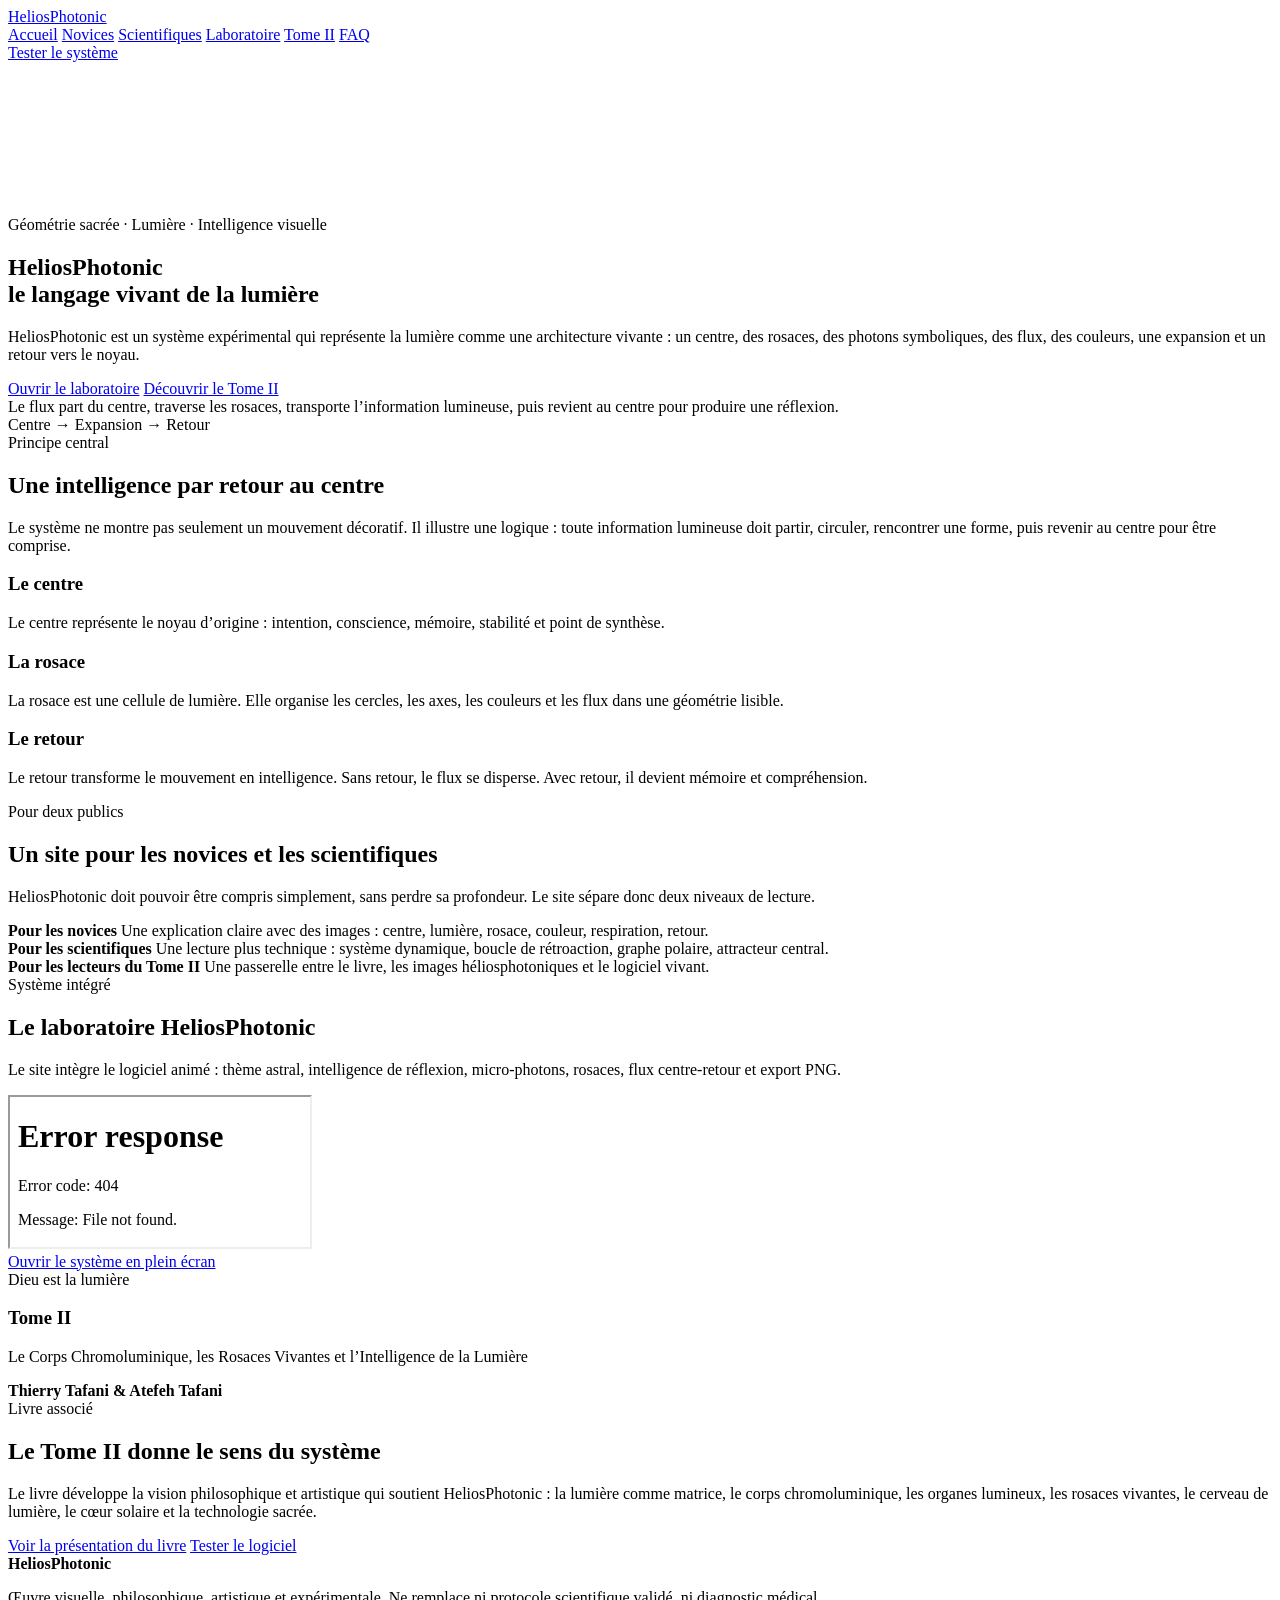
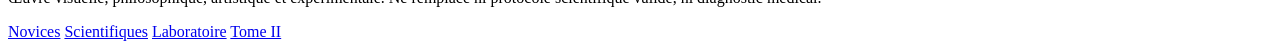
==== index.html @ 66eda00c "Create index.html for HeliosPhotonic website Add initial HTML structure for HeliosPhotonic website w" ====
<!DOCTYPE html>
<html lang="fr">
<head>
  <meta charset="UTF-8" />
  <meta name="viewport" content="width=device-width, initial-scale=1.0" />

  <title>HeliosPhotonic — Lumière, Rosaces et Intelligence</title>

  <meta name="description" content="HeliosPhotonic est un système visuel, philosophique et expérimental fondé sur la lumière, les rosaces, les flux photoniques symboliques, la géométrie sacrée et l’intelligence de réflexion." />

  <link rel="stylesheet" href="assets/style.css" />
</head>

<body>

<header class="site-header">
  <div class="container nav">

    <a class="brand" href="index.html">
      <span class="brand-logo"></span>
      <span>HeliosPhotonic</span>
    </a>

    <nav class="nav-links">
      <a href="index.html" class="active">Accueil</a>
      <a href="novices.html">Novices</a>
      <a href="scientifiques.html">Scientifiques</a>
      <a href="laboratoire.html">Laboratoire</a>
      <a href="livre-tome2.html">Tome II</a>
      <a href="faq.html">FAQ</a>
    </nav>

    <a class="nav-cta" href="laboratoire.html">Tester le système</a>

  </div>
</header>

<main>

  <section class="hero">
    <canvas id="heroCanvas"></canvas>

    <div class="container hero-grid">

      <div class="hero-content">
        <span class="kicker">Géométrie sacrée · Lumière · Intelligence visuelle</span>

        <h1>
          HeliosPhotonic<br />
          <span>le langage vivant de la lumière</span>
        </h1>

        <p class="hero-text">
          HeliosPhotonic est un système expérimental qui représente la lumière comme une
          architecture vivante : un centre, des rosaces, des photons symboliques, des flux,
          des couleurs, une expansion et un retour vers le noyau.
        </p>

        <div class="hero-actions">
          <a class="btn btn-primary" href="laboratoire.html">Ouvrir le laboratoire</a>
          <a class="btn btn-secondary" href="livre-tome2.html">Découvrir le Tome II</a>
        </div>

        <div class="hero-note">
          Le flux part du centre, traverse les rosaces, transporte l’information lumineuse,
          puis revient au centre pour produire une réflexion.
        </div>
      </div>

      <div class="hero-visual">
        <div class="orbital-card">
          <div class="orbital-core"></div>
          <div class="orbital-ring ring-1"></div>
          <div class="orbital-ring ring-2"></div>
          <div class="orbital-ring ring-3"></div>
          <div class="orbital-label">
            Centre → Expansion → Retour
          </div>
        </div>
      </div>

    </div>
  </section>

  <section class="section dark-section">
    <div class="container">

      <div class="section-header">
        <span class="kicker">Principe central</span>
        <h2>Une intelligence par retour au centre</h2>
        <p>
          Le système ne montre pas seulement un mouvement décoratif. Il illustre une logique :
          toute information lumineuse doit partir, circuler, rencontrer une forme, puis revenir
          au centre pour être comprise.
        </p>
      </div>

      <div class="cards three">
        <article class="card">
          <div class="card-icon"></div>
          <h3>Le centre</h3>
          <p>
            Le centre représente le noyau d’origine : intention, conscience, mémoire,
            stabilité et point de synthèse.
          </p>
        </article>

        <article class="card">
          <div class="card-icon"></div>
          <h3>La rosace</h3>
          <p>
            La rosace est une cellule de lumière. Elle organise les cercles, les axes,
            les couleurs et les flux dans une géométrie lisible.
          </p>
        </article>

        <article class="card">
          <div class="card-icon"></div>
          <h3>Le retour</h3>
          <p>
            Le retour transforme le mouvement en intelligence. Sans retour, le flux se disperse.
            Avec retour, il devient mémoire et compréhension.
          </p>
        </article>
      </div>

    </div>
  </section>

  <section class="section white-section">
    <div class="container split">

      <div>
        <span class="kicker dark">Pour deux publics</span>
        <h2>Un site pour les novices et les scientifiques</h2>

        <p>
          HeliosPhotonic doit pouvoir être compris simplement, sans perdre sa profondeur.
          Le site sépare donc deux niveaux de lecture.
        </p>

        <div class="list">
          <div class="list-item">
            <strong>Pour les novices</strong>
            <span>Une explication claire avec des images : centre, lumière, rosace, couleur, respiration, retour.</span>
          </div>

          <div class="list-item">
            <strong>Pour les scientifiques</strong>
            <span>Une lecture plus technique : système dynamique, boucle de rétroaction, graphe polaire, attracteur central.</span>
          </div>

          <div class="list-item">
            <strong>Pour les lecteurs du Tome II</strong>
            <span>Une passerelle entre le livre, les images héliosphotoniques et le logiciel vivant.</span>
          </div>
        </div>
      </div>

      <div class="black-visual">
        <div class="mini-rosace"></div>
      </div>

    </div>
  </section>

  <section class="section dark-section">
    <div class="container">

      <div class="section-header">
        <span class="kicker">Système intégré</span>
        <h2>Le laboratoire HeliosPhotonic</h2>
        <p>
          Le site intègre le logiciel animé : thème astral, intelligence de réflexion,
          micro-photons, rosaces, flux centre-retour et export PNG.
        </p>
      </div>

      <div class="system-preview">
        <iframe src="systeme-heliosphotonic.html" title="Système HeliosPhotonic intégré"></iframe>
      </div>

      <div class="center-actions">
        <a class="btn btn-primary" href="systeme-heliosphotonic.html" target="_blank" rel="noopener">
          Ouvrir le système en plein écran
        </a>
      </div>

    </div>
  </section>

  <section class="section white-section">
    <div class="container book-highlight">

      <div class="book-cover">
        <div class="book-cover-inner">
          <span>Dieu est la lumière</span>
          <h3>Tome II</h3>
          <p>Le Corps Chromoluminique, les Rosaces Vivantes et l’Intelligence de la Lumière</p>
          <strong>Thierry Tafani & Atefeh Tafani</strong>
        </div>
      </div>

      <div>
        <span class="kicker dark">Livre associé</span>
        <h2>Le Tome II donne le sens du système</h2>

        <p>
          Le livre développe la vision philosophique et artistique qui soutient
          HeliosPhotonic : la lumière comme matrice, le corps chromoluminique,
          les organes lumineux, les rosaces vivantes, le cerveau de lumière,
          le cœur solaire et la technologie sacrée.
        </p>

        <div class="hero-actions">
          <a class="btn btn-primary" href="livre-tome2.html">Voir la présentation du livre</a>
          <a class="btn btn-secondary dark-btn" href="laboratoire.html">Tester le logiciel</a>
        </div>
      </div>

    </div>
  </section>

</main>

<footer class="site-footer">
  <div class="container footer-grid">
    <div>
      <strong>HeliosPhotonic</strong>
      <p>
        Œuvre visuelle, philosophique, artistique et expérimentale.
        Ne remplace ni protocole scientifique validé, ni diagnostic médical.
      </p>
    </div>

    <div>
      <a href="novices.html">Novices</a>
      <a href="scientifiques.html">Scientifiques</a>
      <a href="laboratoire.html">Laboratoire</a>
      <a href="livre-tome2.html">Tome II</a>
    </div>
  </div>
</footer>

<script src="assets/site.js"></script>
</body>
</html>
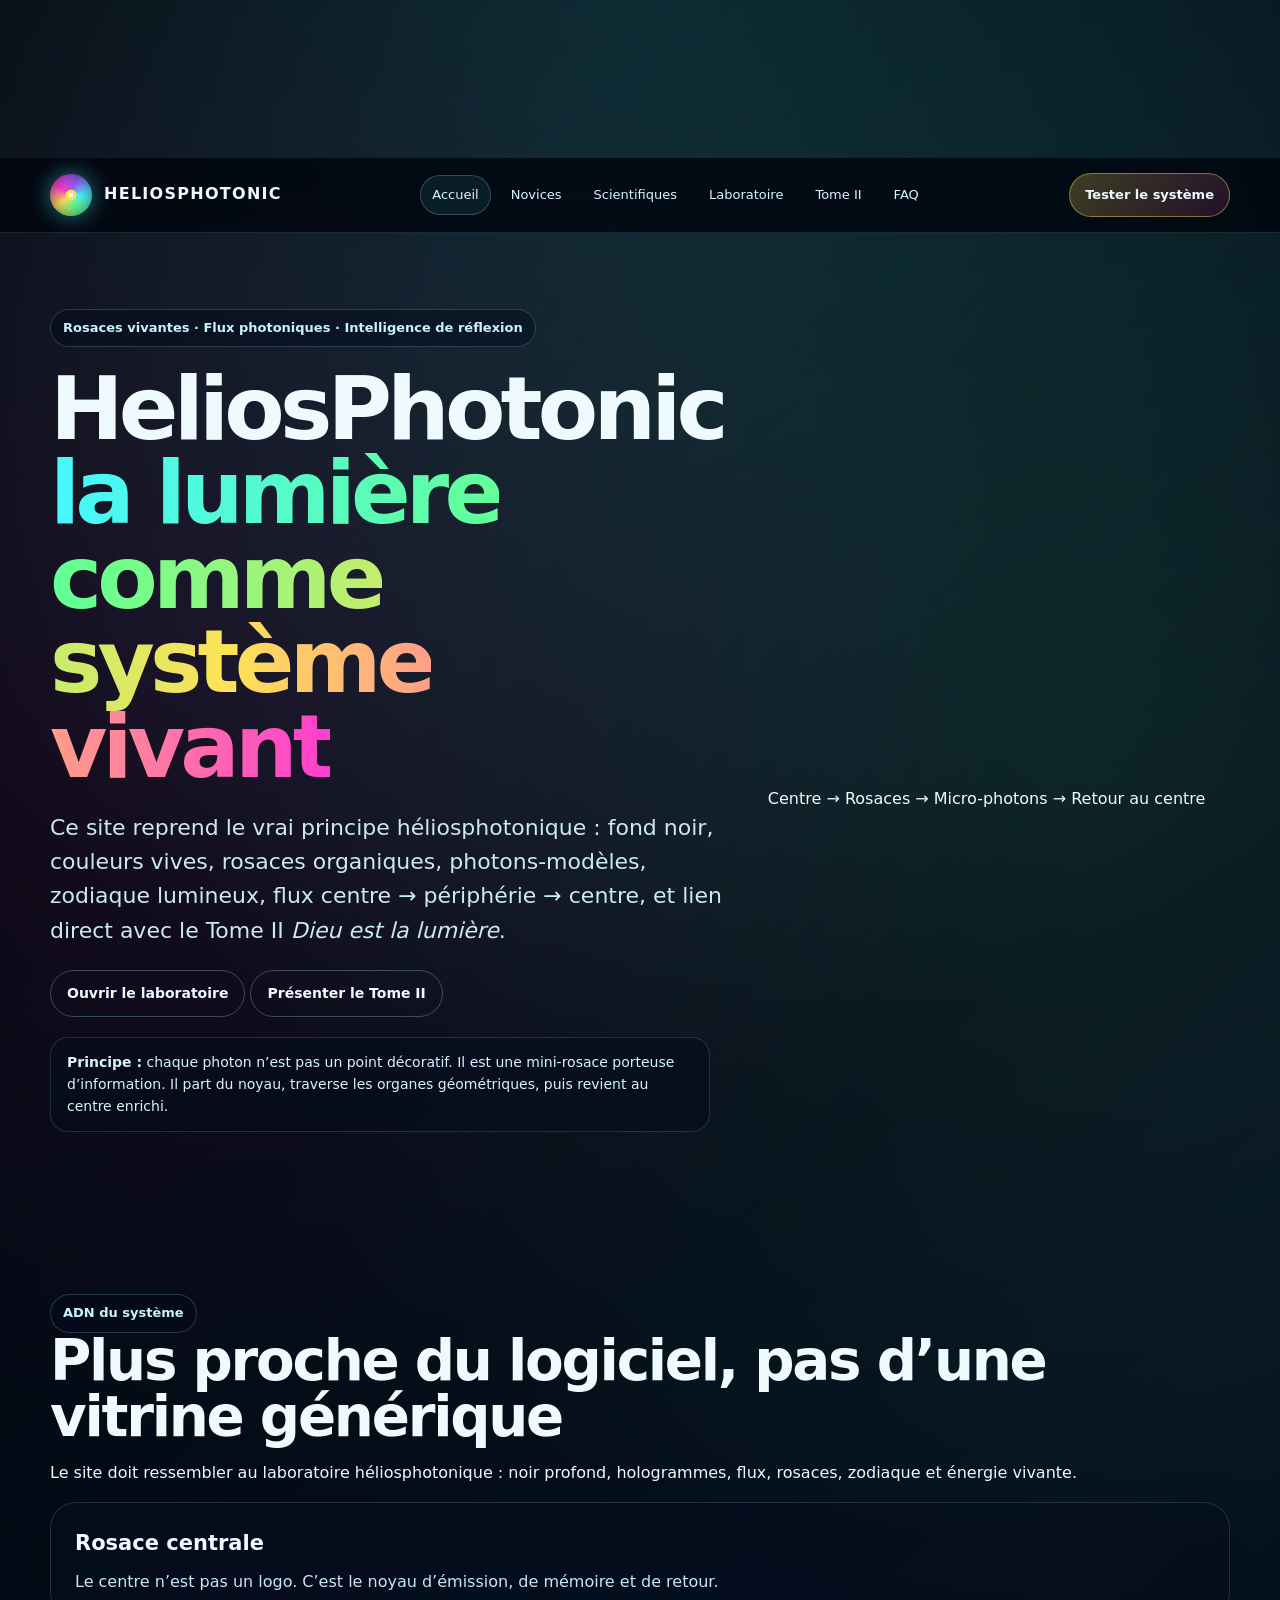
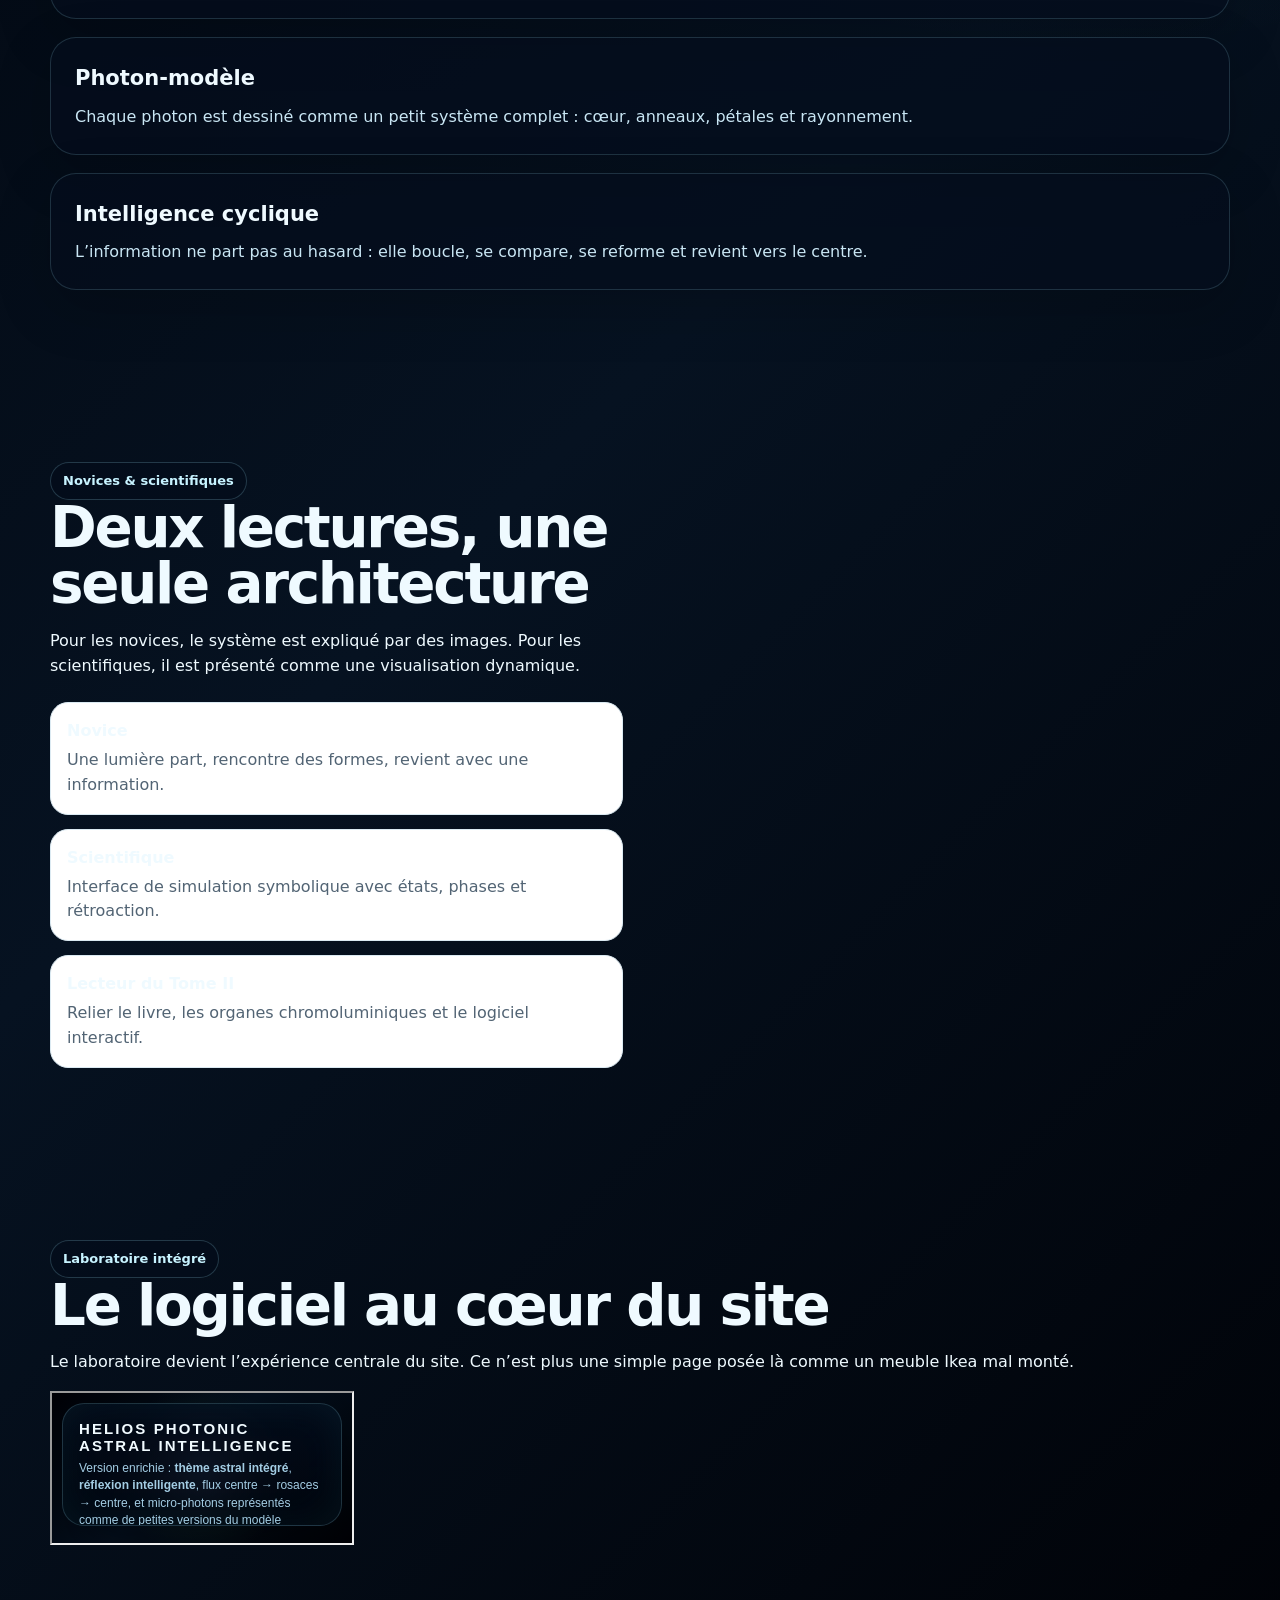
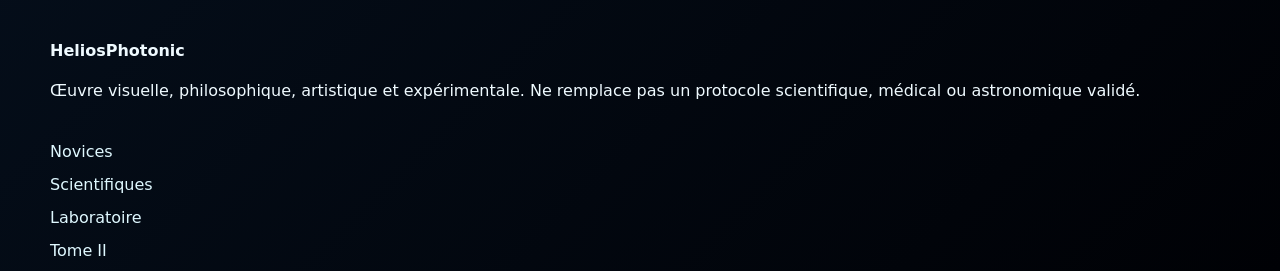
==== commit dd349691: "Revise HTML structure and content for clarity Updated the title and description meta tags, modified " ====
--- a/index.html
+++ b/index.html
@@ -4,14 +4,16 @@
   <meta charset="UTF-8" />
   <meta name="viewport" content="width=device-width, initial-scale=1.0" />
 
-  <title>HeliosPhotonic — Lumière, Rosaces et Intelligence</title>
-
-  <meta name="description" content="HeliosPhotonic est un système visuel, philosophique et expérimental fondé sur la lumière, les rosaces, les flux photoniques symboliques, la géométrie sacrée et l’intelligence de réflexion." />
+  <title>HeliosPhotonic — Système vivant de la lumière</title>
+
+  <meta name="description" content="HeliosPhotonic : lumière, rosaces héliosphotoniques, flux centre-retour, thème astral, intelligence de réflexion et Tome II Dieu est la lumière." />
 
   <link rel="stylesheet" href="assets/style.css" />
 </head>
 
 <body>
+
+<canvas id="ambientCanvas"></canvas>
 
 <header class="site-header">
   <div class="container nav">
@@ -38,184 +40,142 @@
 <main>
 
   <section class="hero">
-    <canvas id="heroCanvas"></canvas>
-
     <div class="container hero-grid">
 
-      <div class="hero-content">
-        <span class="kicker">Géométrie sacrée · Lumière · Intelligence visuelle</span>
+      <div>
+        <span class="kicker">Rosaces vivantes · Flux photoniques · Intelligence de réflexion</span>
 
         <h1>
           HeliosPhotonic<br />
-          <span>le langage vivant de la lumière</span>
+          <span>la lumière comme système vivant</span>
         </h1>
 
-        <p class="hero-text">
-          HeliosPhotonic est un système expérimental qui représente la lumière comme une
-          architecture vivante : un centre, des rosaces, des photons symboliques, des flux,
-          des couleurs, une expansion et un retour vers le noyau.
-        </p>
-
-        <div class="hero-actions">
-          <a class="btn btn-primary" href="laboratoire.html">Ouvrir le laboratoire</a>
-          <a class="btn btn-secondary" href="livre-tome2.html">Découvrir le Tome II</a>
+        <p class="lead">
+          Ce site reprend le vrai principe héliosphotonique : fond noir, couleurs vives,
+          rosaces organiques, photons-modèles, zodiaque lumineux, flux centre → périphérie → centre,
+          et lien direct avec le Tome II <em>Dieu est la lumière</em>.
+        </p>
+
+        <div class="actions">
+          <a class="btn primary" href="laboratoire.html">Ouvrir le laboratoire</a>
+          <a class="btn gold" href="livre-tome2.html">Présenter le Tome II</a>
         </div>
 
         <div class="hero-note">
-          Le flux part du centre, traverse les rosaces, transporte l’information lumineuse,
-          puis revient au centre pour produire une réflexion.
-        </div>
-      </div>
-
-      <div class="hero-visual">
-        <div class="orbital-card">
-          <div class="orbital-core"></div>
-          <div class="orbital-ring ring-1"></div>
-          <div class="orbital-ring ring-2"></div>
-          <div class="orbital-ring ring-3"></div>
-          <div class="orbital-label">
-            Centre → Expansion → Retour
-          </div>
-        </div>
-      </div>
-
-    </div>
-  </section>
-
-  <section class="section dark-section">
+          <strong>Principe :</strong> chaque photon n’est pas un point décoratif.
+          Il est une mini-rosace porteuse d’information. Il part du noyau,
+          traverse les organes géométriques, puis revient au centre enrichi.
+        </div>
+      </div>
+
+      <div class="holo-stage">
+        <canvas id="holoCanvas"></canvas>
+        <div class="holo-caption">
+          Centre → Rosaces → Micro-photons → Retour au centre
+        </div>
+      </div>
+
+    </div>
+  </section>
+
+  <section class="section dark">
     <div class="container">
 
-      <div class="section-header">
-        <span class="kicker">Principe central</span>
-        <h2>Une intelligence par retour au centre</h2>
+      <div class="section-head">
+        <span class="kicker">ADN du système</span>
+        <h2>Plus proche du logiciel, pas d’une vitrine générique</h2>
         <p>
-          Le système ne montre pas seulement un mouvement décoratif. Il illustre une logique :
-          toute information lumineuse doit partir, circuler, rencontrer une forme, puis revenir
-          au centre pour être comprise.
-        </p>
-      </div>
-
-      <div class="cards three">
+          Le site doit ressembler au laboratoire héliosphotonique :
+          noir profond, hologrammes, flux, rosaces, zodiaque et énergie vivante.
+        </p>
+      </div>
+
+      <div class="cards">
+
         <article class="card">
-          <div class="card-icon"></div>
-          <h3>Le centre</h3>
+          <div class="icon"></div>
+          <h3>Rosace centrale</h3>
           <p>
-            Le centre représente le noyau d’origine : intention, conscience, mémoire,
-            stabilité et point de synthèse.
+            Le centre n’est pas un logo. C’est le noyau d’émission,
+            de mémoire et de retour.
           </p>
         </article>
 
         <article class="card">
-          <div class="card-icon"></div>
-          <h3>La rosace</h3>
+          <div class="icon"></div>
+          <h3>Photon-modèle</h3>
           <p>
-            La rosace est une cellule de lumière. Elle organise les cercles, les axes,
-            les couleurs et les flux dans une géométrie lisible.
+            Chaque photon est dessiné comme un petit système complet :
+            cœur, anneaux, pétales et rayonnement.
           </p>
         </article>
 
         <article class="card">
-          <div class="card-icon"></div>
-          <h3>Le retour</h3>
+          <div class="icon"></div>
+          <h3>Intelligence cyclique</h3>
           <p>
-            Le retour transforme le mouvement en intelligence. Sans retour, le flux se disperse.
-            Avec retour, il devient mémoire et compréhension.
+            L’information ne part pas au hasard : elle boucle, se compare,
+            se reforme et revient vers le centre.
           </p>
         </article>
-      </div>
-
-    </div>
-  </section>
-
-  <section class="section white-section">
+
+      </div>
+
+    </div>
+  </section>
+
+  <section class="section paper">
     <div class="container split">
 
       <div>
-        <span class="kicker dark">Pour deux publics</span>
-        <h2>Un site pour les novices et les scientifiques</h2>
+        <span class="kicker">Novices & scientifiques</span>
+
+        <h2>Deux lectures, une seule architecture</h2>
 
         <p>
-          HeliosPhotonic doit pouvoir être compris simplement, sans perdre sa profondeur.
-          Le site sépare donc deux niveaux de lecture.
+          Pour les novices, le système est expliqué par des images.
+          Pour les scientifiques, il est présenté comme une visualisation dynamique.
         </p>
 
         <div class="list">
+
           <div class="list-item">
-            <strong>Pour les novices</strong>
-            <span>Une explication claire avec des images : centre, lumière, rosace, couleur, respiration, retour.</span>
+            <strong>Novice</strong>
+            <span>Une lumière part, rencontre des formes, revient avec une information.</span>
           </div>
 
           <div class="list-item">
-            <strong>Pour les scientifiques</strong>
-            <span>Une lecture plus technique : système dynamique, boucle de rétroaction, graphe polaire, attracteur central.</span>
+            <strong>Scientifique</strong>
+            <span>Interface de simulation symbolique avec états, phases et rétroaction.</span>
           </div>
 
           <div class="list-item">
-            <strong>Pour les lecteurs du Tome II</strong>
-            <span>Une passerelle entre le livre, les images héliosphotoniques et le logiciel vivant.</span>
+            <strong>Lecteur du Tome II</strong>
+            <span>Relier le livre, les organes chromoluminiques et le logiciel interactif.</span>
           </div>
-        </div>
-      </div>
-
-      <div class="black-visual">
-        <div class="mini-rosace"></div>
-      </div>
-
-    </div>
-  </section>
-
-  <section class="section dark-section">
+
+        </div>
+      </div>
+
+      <div class="black-image"></div>
+
+    </div>
+  </section>
+
+  <section class="section dark">
     <div class="container">
 
-      <div class="section-header">
-        <span class="kicker">Système intégré</span>
-        <h2>Le laboratoire HeliosPhotonic</h2>
+      <div class="section-head">
+        <span class="kicker">Laboratoire intégré</span>
+        <h2>Le logiciel au cœur du site</h2>
         <p>
-          Le site intègre le logiciel animé : thème astral, intelligence de réflexion,
-          micro-photons, rosaces, flux centre-retour et export PNG.
-        </p>
-      </div>
-
-      <div class="system-preview">
-        <iframe src="systeme-heliosphotonic.html" title="Système HeliosPhotonic intégré"></iframe>
-      </div>
-
-      <div class="center-actions">
-        <a class="btn btn-primary" href="systeme-heliosphotonic.html" target="_blank" rel="noopener">
-          Ouvrir le système en plein écran
-        </a>
-      </div>
-
-    </div>
-  </section>
-
-  <section class="section white-section">
-    <div class="container book-highlight">
-
-      <div class="book-cover">
-        <div class="book-cover-inner">
-          <span>Dieu est la lumière</span>
-          <h3>Tome II</h3>
-          <p>Le Corps Chromoluminique, les Rosaces Vivantes et l’Intelligence de la Lumière</p>
-          <strong>Thierry Tafani & Atefeh Tafani</strong>
-        </div>
-      </div>
-
-      <div>
-        <span class="kicker dark">Livre associé</span>
-        <h2>Le Tome II donne le sens du système</h2>
-
-        <p>
-          Le livre développe la vision philosophique et artistique qui soutient
-          HeliosPhotonic : la lumière comme matrice, le corps chromoluminique,
-          les organes lumineux, les rosaces vivantes, le cerveau de lumière,
-          le cœur solaire et la technologie sacrée.
-        </p>
-
-        <div class="hero-actions">
-          <a class="btn btn-primary" href="livre-tome2.html">Voir la présentation du livre</a>
-          <a class="btn btn-secondary dark-btn" href="laboratoire.html">Tester le logiciel</a>
-        </div>
+          Le laboratoire devient l’expérience centrale du site.
+          Ce n’est plus une simple page posée là comme un meuble Ikea mal monté.
+        </p>
+      </div>
+
+      <div class="system-wrap">
+        <iframe src="systeme-heliosphotonic.html" title="HeliosPhotonic system"></iframe>
       </div>
 
     </div>
@@ -223,13 +183,14 @@
 
 </main>
 
-<footer class="site-footer">
+<footer class="footer">
   <div class="container footer-grid">
+
     <div>
       <strong>HeliosPhotonic</strong>
       <p>
         Œuvre visuelle, philosophique, artistique et expérimentale.
-        Ne remplace ni protocole scientifique validé, ni diagnostic médical.
+        Ne remplace pas un protocole scientifique, médical ou astronomique validé.
       </p>
     </div>
 
@@ -239,6 +200,7 @@
       <a href="laboratoire.html">Laboratoire</a>
       <a href="livre-tome2.html">Tome II</a>
     </div>
+
   </div>
 </footer>
 
--- a/assets/style.css
+++ b/assets/style.css
@@ -0,0 +1,638 @@
+:root{
+  --bg:#02040a;
+  --bg2:#07111f;
+  --white:#f7fbff;
+  --text:#effaff;
+  --dark:#06101d;
+  --muted:#9fc6dc;
+  --muted-dark:#526474;
+  --cyan:#47f7ff;
+  --blue:#008cff;
+  --gold:#ffe257;
+  --green:#65ff90;
+  --pink:#ff3ecf;
+  --violet:#9b5cff;
+  --line:rgba(160,235,255,.22);
+  --radius:26px;
+  --shadow:0 28px 90px rgba(0,0,0,.42);
+}
+
+*{
+  box-sizing:border-box;
+}
+
+html{
+  scroll-behavior:smooth;
+}
+
+body{
+  margin:0;
+  color:var(--text);
+  background:
+    radial-gradient(circle at 50% 0%, rgba(71,247,255,.16), transparent 30%),
+    radial-gradient(circle at 15% 18%, rgba(255,62,207,.09), transparent 27%),
+    radial-gradient(circle at 85% 22%, rgba(101,255,144,.08), transparent 31%),
+    linear-gradient(135deg,#000106,#061221 55%,#000105);
+  font-family:Inter,system-ui,-apple-system,BlinkMacSystemFont,"Segoe UI",Arial,sans-serif;
+  line-height:1.55;
+  overflow-x:hidden;
+}
+
+a{
+  color:inherit;
+  text-decoration:none;
+}
+
+.container{
+  width:min(1180px,calc(100% - 34px));
+  margin:0 auto;
+}
+
+.site-header{
+  position:sticky;
+  top:0;
+  z-index:100;
+  background:rgba(1,5,14,.78);
+  border-bottom:1px solid rgba(160,235,255,.14);
+  backdrop-filter:blur(14px);
+}
+
+.nav{
+  min-height:74px;
+  display:flex;
+  align-items:center;
+  justify-content:space-between;
+  gap:18px;
+}
+
+.brand{
+  display:flex;
+  align-items:center;
+  gap:12px;
+  font-weight:900;
+  letter-spacing:.08em;
+  text-transform:uppercase;
+}
+
+.brand-logo{
+  width:42px;
+  height:42px;
+  border-radius:50%;
+  background:
+    radial-gradient(circle,#fff 0 7%, var(--gold) 8% 18%, transparent 19%),
+    conic-gradient(from 90deg,var(--cyan),var(--green),var(--gold),var(--pink),var(--violet),var(--cyan));
+  box-shadow:0 0 22px rgba(71,247,255,.48), inset 0 0 16px rgba(0,0,0,.5);
+}
+
+.nav-links{
+  display:flex;
+  align-items:center;
+  gap:8px;
+  flex-wrap:wrap;
+  justify-content:flex-end;
+}
+
+.nav-links a{
+  padding:9px 11px;
+  border-radius:999px;
+  color:#d8f4ff;
+  font-size:13px;
+  border:1px solid transparent;
+}
+
+.nav-links a:hover,
+.nav-links a.active{
+  border-color:rgba(160,235,255,.24);
+  background:rgba(71,247,255,.08);
+}
+
+.nav-cta{
+  padding:11px 15px;
+  border-radius:999px;
+  background:linear-gradient(135deg,rgba(255,226,87,.24),rgba(255,62,207,.13));
+  border:1px solid rgba(255,226,87,.42);
+  font-weight:800;
+  font-size:13px;
+}
+
+.hero{
+  position:relative;
+  min-height:calc(100vh - 74px);
+  display:grid;
+  align-items:center;
+  padding:76px 0;
+  overflow:hidden;
+}
+
+#heroCanvas{
+  position:absolute;
+  inset:0;
+  width:100%;
+  height:100%;
+  z-index:0;
+  opacity:.82;
+}
+
+.hero .container{
+  position:relative;
+  z-index:2;
+}
+
+.hero-grid{
+  display:grid;
+  grid-template-columns:1.05fr .95fr;
+  gap:44px;
+  align-items:center;
+}
+
+.kicker{
+  display:inline-flex;
+  align-items:center;
+  padding:8px 12px;
+  border:1px solid rgba(160,235,255,.20);
+  border-radius:999px;
+  background:rgba(4,12,26,.48);
+  color:#c7f3ff;
+  font-size:13px;
+  font-weight:800;
+}
+
+.kicker.dark{
+  color:#0b5364;
+  background:rgba(71,247,255,.12);
+  border-color:rgba(0,140,255,.18);
+}
+
+h1{
+  font-size:clamp(42px,7vw,88px);
+  line-height:.96;
+  margin:20px 0;
+  letter-spacing:-.055em;
+}
+
+h1 span,
+.gradient{
+  background:linear-gradient(90deg,var(--cyan),var(--green),var(--gold),var(--pink));
+  -webkit-background-clip:text;
+  background-clip:text;
+  color:transparent;
+}
+
+h2{
+  font-size:clamp(30px,4.4vw,58px);
+  line-height:1;
+  margin:0 0 16px;
+  letter-spacing:-.04em;
+}
+
+.hero-text,
+.lead{
+  font-size:clamp(17px,2vw,22px);
+  max-width:760px;
+  color:#cbe8f6;
+}
+
+.hero-actions{
+  display:flex;
+  gap:12px;
+  flex-wrap:wrap;
+  margin-top:28px;
+}
+
+.btn{
+  display:inline-flex;
+  align-items:center;
+  justify-content:center;
+  gap:9px;
+  padding:12px 16px;
+  border-radius:999px;
+  border:1px solid rgba(160,235,255,.28);
+  font-weight:800;
+  font-size:14px;
+  transition:.18s ease;
+}
+
+.btn:hover{
+  transform:translateY(-1px);
+  box-shadow:0 12px 32px rgba(0,0,0,.28);
+}
+
+.btn-primary{
+  background:linear-gradient(135deg,rgba(71,247,255,.24),rgba(155,92,255,.18));
+  border-color:rgba(160,235,255,.38);
+}
+
+.btn-secondary{
+  background:rgba(255,255,255,.05);
+}
+
+.dark-btn{
+  color:var(--dark);
+  border-color:#c8dce8;
+}
+
+.hero-note{
+  margin-top:20px;
+  padding:14px 16px;
+  border-radius:18px;
+  background:rgba(5,13,29,.58);
+  border:1px solid rgba(160,235,255,.16);
+  color:#d8f3ff;
+  max-width:660px;
+  font-size:14px;
+}
+
+.hero-visual{
+  min-height:520px;
+}
+
+.orbital-card{
+  height:520px;
+  border-radius:36px;
+  background:
+    radial-gradient(circle at 50% 50%, rgba(71,247,255,.22), transparent 31%),
+    radial-gradient(circle at 50% 50%, rgba(255,62,207,.13), transparent 58%),
+    #000;
+  border:1px solid rgba(160,235,255,.20);
+  position:relative;
+  overflow:hidden;
+  box-shadow:var(--shadow);
+}
+
+.orbital-core,
+.orbital-ring{
+  position:absolute;
+  border-radius:50%;
+  inset:50%;
+  transform:translate(-50%,-50%);
+}
+
+.orbital-core{
+  width:82px;
+  height:82px;
+  background:
+    radial-gradient(circle,#fff 0 10%,var(--gold) 12% 36%,rgba(71,247,255,.32) 38%,transparent 70%);
+  box-shadow:0 0 50px rgba(255,226,87,.55);
+}
+
+.orbital-ring{
+  border:1px solid rgba(160,235,255,.26);
+  box-shadow:0 0 28px rgba(71,247,255,.16);
+}
+
+.ring-1{
+  width:210px;
+  height:210px;
+  animation:spin 18s linear infinite;
+}
+
+.ring-2{
+  width:330px;
+  height:330px;
+  border-color:rgba(255,62,207,.24);
+  animation:spinReverse 31s linear infinite;
+}
+
+.ring-3{
+  width:440px;
+  height:440px;
+  border-color:rgba(101,255,144,.18);
+  animation:spin 48s linear infinite;
+}
+
+.orbital-card::before{
+  content:"";
+  position:absolute;
+  inset:12%;
+  border-radius:50%;
+  background:
+    repeating-conic-gradient(from 0deg, rgba(255,255,255,.34) 0 1deg, transparent 1deg 8deg),
+    conic-gradient(var(--cyan),var(--green),var(--gold),var(--pink),var(--violet),var(--cyan));
+  mix-blend-mode:screen;
+  opacity:.46;
+  animation:spin 52s linear infinite;
+}
+
+.orbital-card::after{
+  content:"";
+  position:absolute;
+  inset:0;
+  background-image:radial-gradient(circle,rgba(255,255,255,.7) 0 1px,transparent 1px);
+  background-size:38px 38px;
+  opacity:.13;
+}
+
+.orbital-label{
+  position:absolute;
+  left:22px;
+  right:22px;
+  bottom:22px;
+  padding:14px;
+  border-radius:18px;
+  background:rgba(0,0,0,.54);
+  border:1px solid rgba(255,255,255,.14);
+  color:#eaffff;
+  font-weight:800;
+  text-align:center;
+}
+
+@keyframes spin{
+  to{transform:translate(-50%,-50%) rotate(360deg);}
+}
+
+@keyframes spinReverse{
+  to{transform:translate(-50%,-50%) rotate(-360deg);}
+}
+
+.section{
+  padding:86px 0;
+}
+
+.dark-section{
+  background:rgba(0,0,0,.12);
+}
+
+.white-section{
+  background:var(--white);
+  color:var(--dark);
+}
+
+.section-header{
+  max-width:850px;
+  margin-bottom:34px;
+}
+
+.section-header p,
+.white-section p{
+  color:var(--muted-dark);
+}
+
+.dark-section .section-header p{
+  color:#c8e6f5;
+}
+
+.cards{
+  display:grid;
+  gap:18px;
+}
+
+.cards.three{
+  grid-template-columns:repeat(3,1fr);
+}
+
+.card{
+  padding:24px;
+  border-radius:var(--radius);
+  background:rgba(5,13,29,.70);
+  border:1px solid rgba(160,235,255,.16);
+  box-shadow:0 18px 56px rgba(0,0,0,.18);
+}
+
+.white-section .card{
+  background:#fff;
+  border-color:#dbeaf2;
+  box-shadow:0 18px 50px rgba(20,52,80,.08);
+}
+
+.card h3{
+  margin:0 0 10px;
+  font-size:21px;
+}
+
+.card p{
+  margin:0;
+  color:#c9e6f4;
+}
+
+.white-section .card p{
+  color:var(--muted-dark);
+}
+
+.card-icon{
+  width:44px;
+  height:44px;
+  border-radius:16px;
+  margin-bottom:15px;
+  background:conic-gradient(from 90deg,var(--cyan),var(--green),var(--gold),var(--pink),var(--violet),var(--cyan));
+  box-shadow:0 0 20px rgba(71,247,255,.35);
+}
+
+.split{
+  display:grid;
+  grid-template-columns:1fr 1fr;
+  gap:34px;
+  align-items:center;
+}
+
+.list{
+  display:grid;
+  gap:14px;
+  margin-top:24px;
+}
+
+.list-item{
+  padding:16px;
+  border-radius:18px;
+  background:#fff;
+  border:1px solid #dbeaf2;
+}
+
+.list-item strong{
+  display:block;
+  margin-bottom:4px;
+}
+
+.list-item span{
+  color:var(--muted-dark);
+}
+
+.black-visual{
+  min-height:430px;
+  border-radius:32px;
+  background:
+    radial-gradient(circle at center,rgba(71,247,255,.24),transparent 36%),
+    radial-gradient(circle at 52% 50%,rgba(255,62,207,.16),transparent 52%),
+    #000;
+  border:1px solid rgba(160,235,255,.22);
+  position:relative;
+  overflow:hidden;
+  box-shadow:var(--shadow);
+}
+
+.mini-rosace{
+  position:absolute;
+  inset:12%;
+  border-radius:50%;
+  background:
+    radial-gradient(circle,#fff 0 2.5%,var(--gold) 3% 8%,transparent 9%),
+    repeating-radial-gradient(circle,rgba(71,247,255,.20) 0 1px,transparent 1px 7px),
+    conic-gradient(var(--cyan),var(--green),var(--gold),var(--pink),var(--violet),var(--cyan));
+  filter:saturate(1.9) contrast(1.35);
+  animation:pulseSpin 42s linear infinite;
+}
+
+@keyframes pulseSpin{
+  0%{transform:rotate(0deg) scale(.96);}
+  50%{transform:rotate(180deg) scale(1.04);}
+  100%{transform:rotate(360deg) scale(.96);}
+}
+
+.system-preview{
+  width:100%;
+  height:760px;
+  border-radius:32px;
+  overflow:hidden;
+  border:1px solid rgba(160,235,255,.22);
+  background:#000;
+  box-shadow:var(--shadow);
+}
+
+.system-preview iframe{
+  width:100%;
+  height:100%;
+  border:0;
+  display:block;
+}
+
+.center-actions{
+  display:flex;
+  justify-content:center;
+  margin-top:26px;
+}
+
+.book-highlight{
+  display:grid;
+  grid-template-columns:.85fr 1.15fr;
+  gap:34px;
+  align-items:center;
+}
+
+.book-cover{
+  min-height:520px;
+  border-radius:32px;
+  background:#000;
+  border:1px solid rgba(160,235,255,.22);
+  position:relative;
+  overflow:hidden;
+  box-shadow:var(--shadow);
+  padding:28px;
+  display:flex;
+  align-items:flex-end;
+}
+
+.book-cover::before{
+  content:"";
+  position:absolute;
+  inset:11% 8% 28%;
+  border-radius:50%;
+  background:
+    radial-gradient(circle,#fff 0 2%,var(--gold) 3% 7%,transparent 8%),
+    repeating-conic-gradient(rgba(255,255,255,.18) 0 2deg,transparent 2deg 8deg),
+    conic-gradient(from 40deg,var(--cyan),var(--green),var(--gold),var(--pink),var(--violet),var(--cyan));
+  filter:saturate(1.8) contrast(1.4);
+  animation:spinBook 55s linear infinite;
+}
+
+@keyframes spinBook{
+  to{transform:rotate(360deg);}
+}
+
+.book-cover-inner{
+  position:relative;
+  z-index:1;
+  background:rgba(0,0,0,.58);
+  border:1px solid rgba(255,255,255,.16);
+  border-radius:22px;
+  padding:20px;
+}
+
+.book-cover-inner span{
+  color:#d7f3ff;
+}
+
+.book-cover-inner h3{
+  font-size:44px;
+  line-height:1;
+  margin:8px 0;
+}
+
+.book-cover-inner p{
+  color:#e8f8ff;
+}
+
+.site-footer{
+  padding:44px 0;
+  border-top:1px solid rgba(160,235,255,.14);
+  color:#a9cbdc;
+}
+
+.footer-grid{
+  display:flex;
+  justify-content:space-between;
+  gap:20px;
+  flex-wrap:wrap;
+}
+
+.footer-grid a{
+  display:block;
+  margin-bottom:8px;
+  color:#dff8ff;
+}
+
+.warning{
+  padding:18px;
+  border-radius:20px;
+  border:1px solid rgba(255,226,87,.28);
+  background:rgba(255,226,87,.07);
+  color:#fff5c8;
+}
+
+@media(max-width:960px){
+  .hero-grid,
+  .split,
+  .book-highlight{
+    grid-template-columns:1fr;
+  }
+
+  .cards.three{
+    grid-template-columns:1fr;
+  }
+
+  .nav{
+    align-items:flex-start;
+    flex-direction:column;
+    padding:14px 0;
+  }
+
+  .hero-visual,
+  .orbital-card{
+    min-height:360px;
+  }
+
+  .system-preview{
+    height:720px;
+  }
+}
+.faq-list{
+  display:grid;
+  gap:14px;
+}
+
+.faq-list details{
+  background:#fff;
+  border:1px solid #dbeaf2;
+  border-radius:20px;
+  padding:18px 20px;
+  box-shadow:0 18px 50px rgba(20,52,80,.08);
+}
+
+.faq-list summary{
+  cursor:pointer;
+  font-weight:900;
+  color:var(--dark);
+}
+
+.faq-list p{
+  margin:12px 0 0;
+  color:var(--muted-dark);
+}
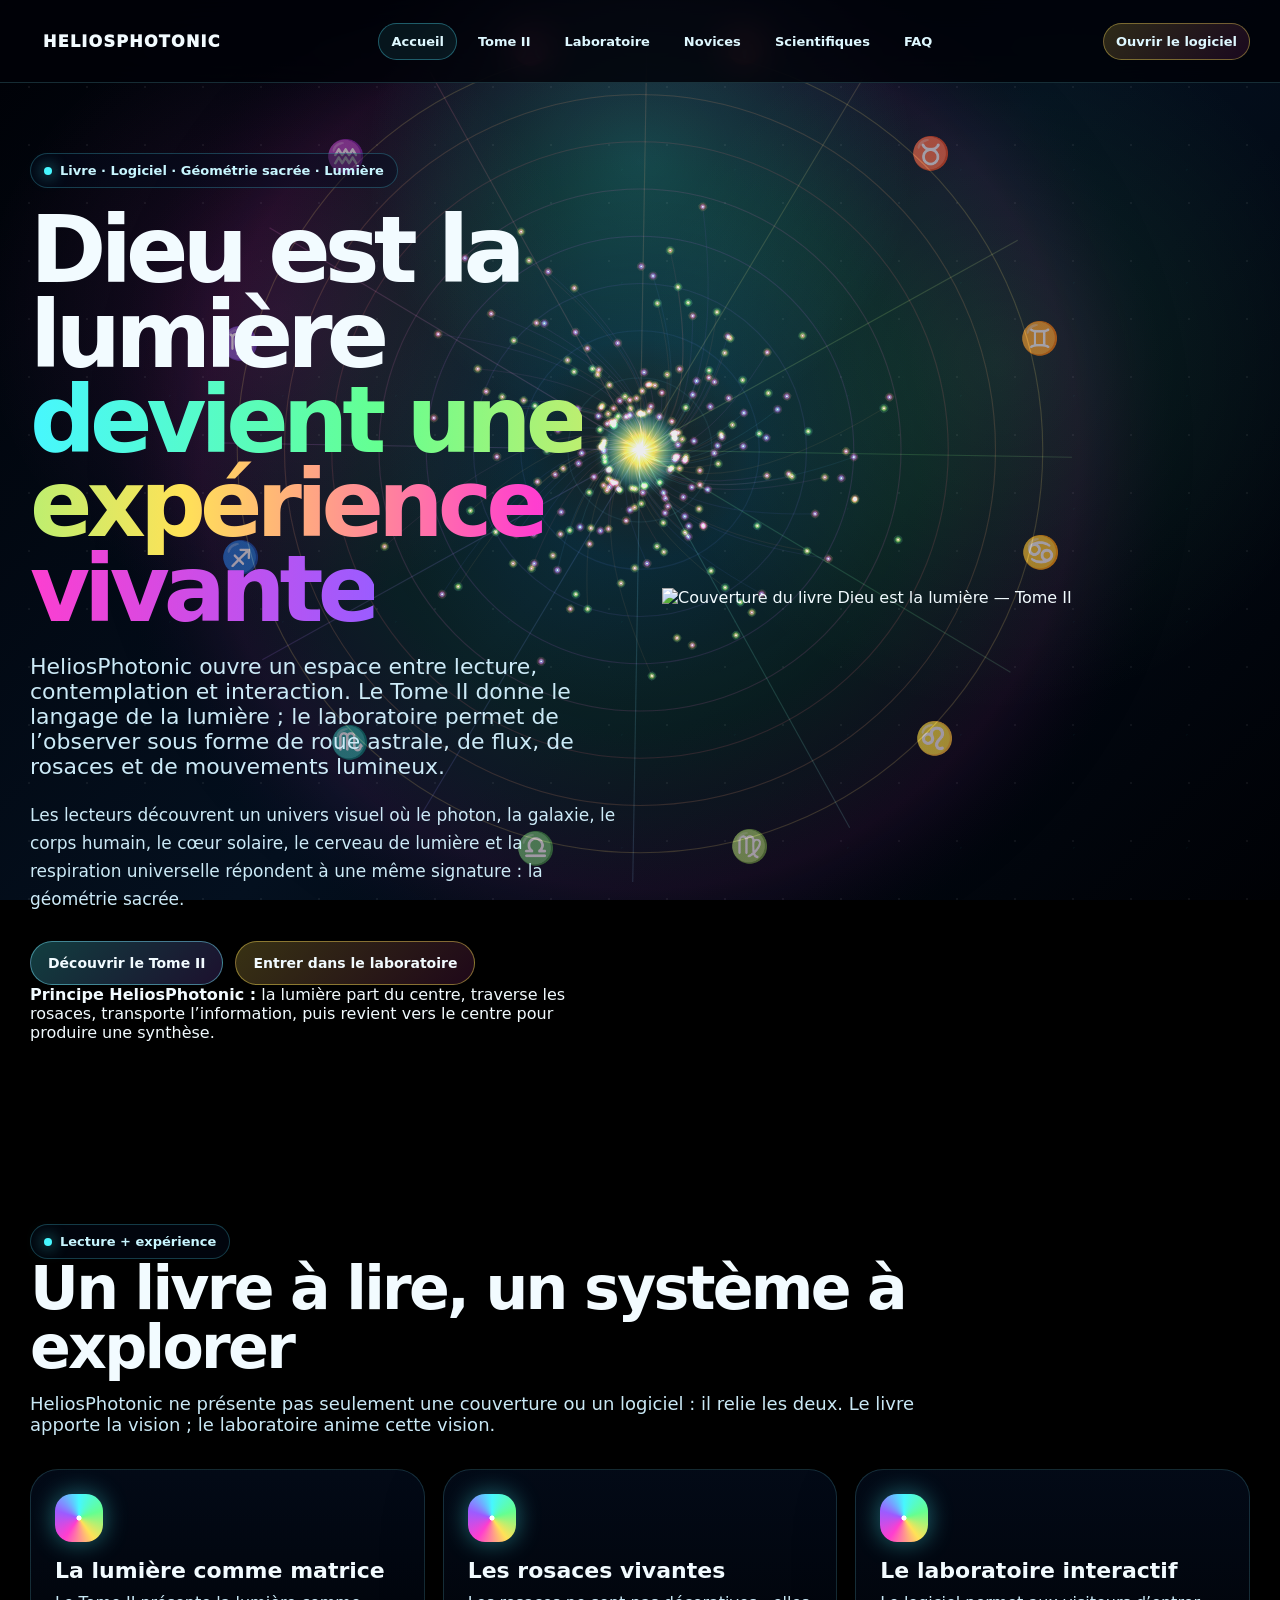
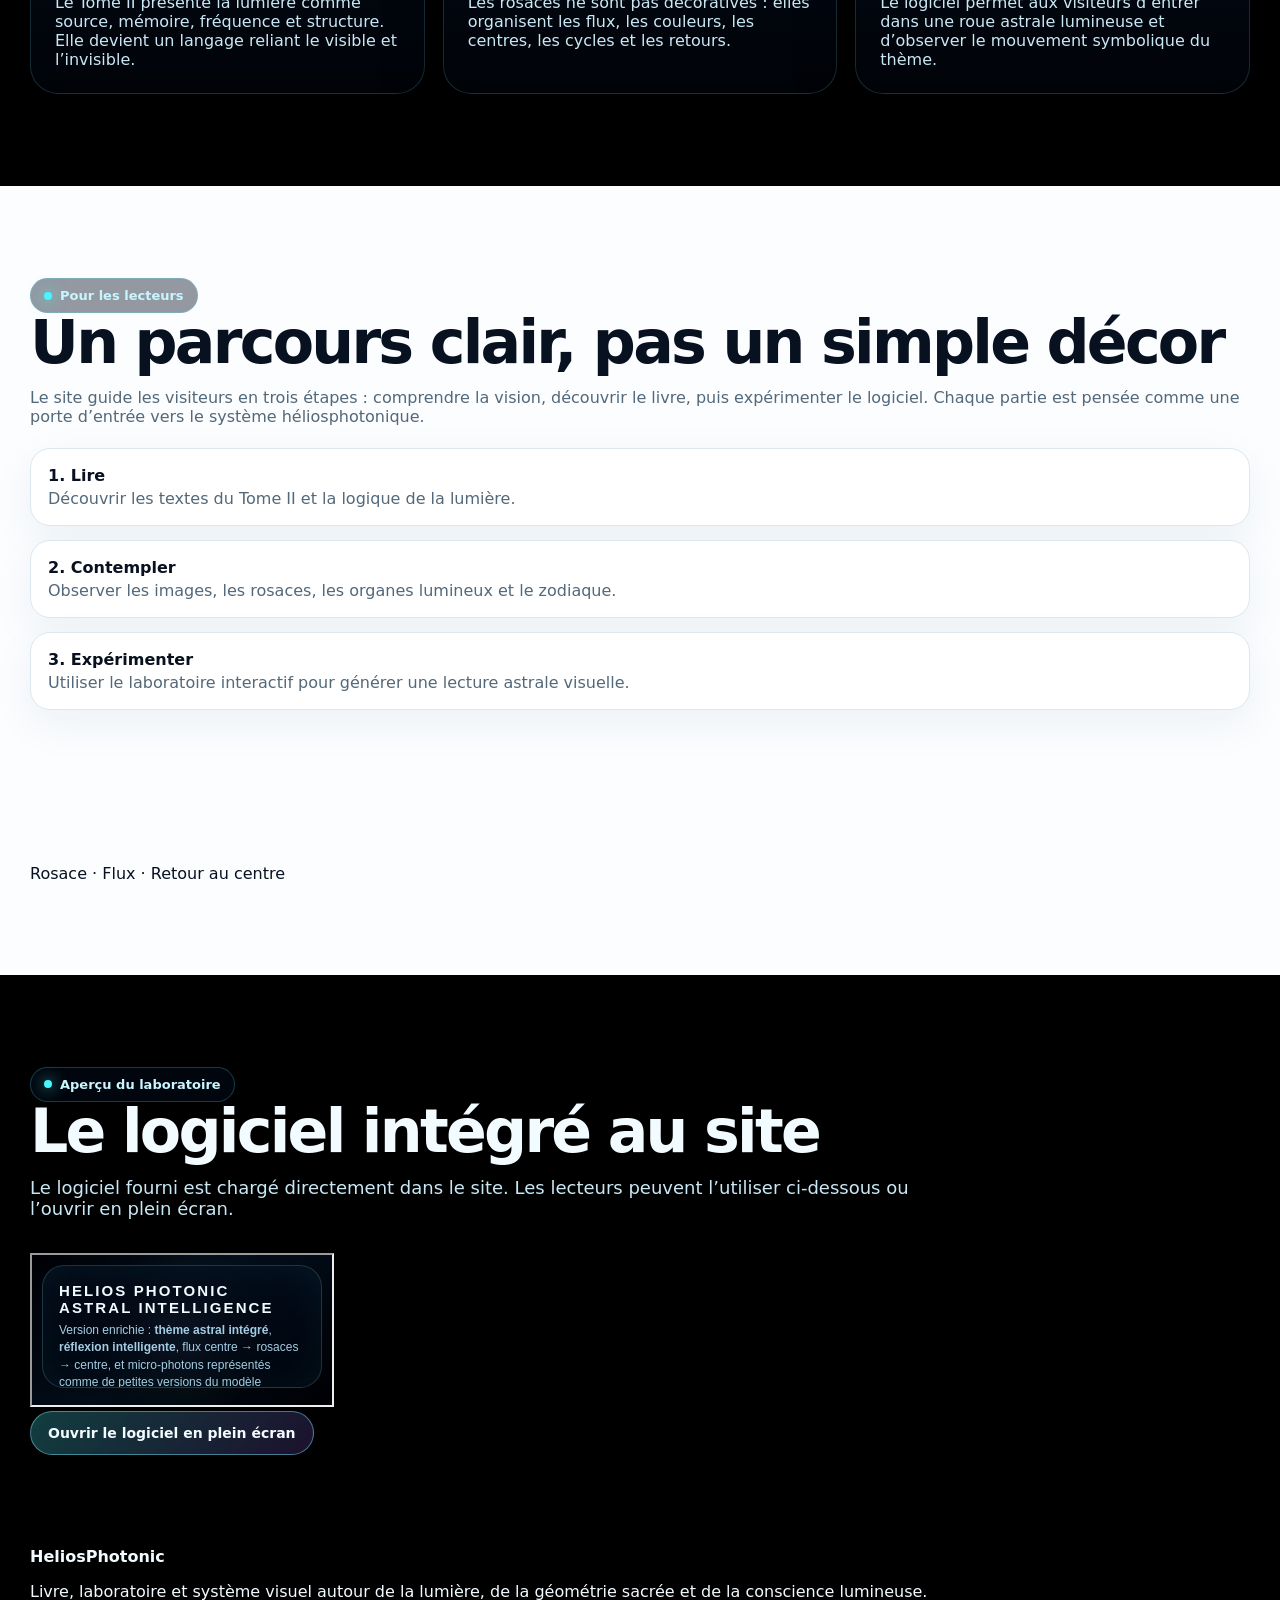
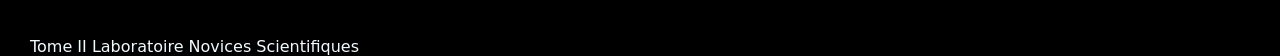
==== commit 9697ff96: "Revise title and meta description in index.html Updated the title and meta description for better cl" ====
--- a/index.html
+++ b/index.html
@@ -4,9 +4,9 @@
   <meta charset="UTF-8" />
   <meta name="viewport" content="width=device-width, initial-scale=1.0" />
 
-  <title>HeliosPhotonic — Système vivant de la lumière</title>
-
-  <meta name="description" content="HeliosPhotonic : lumière, rosaces héliosphotoniques, flux centre-retour, thème astral, intelligence de réflexion et Tome II Dieu est la lumière." />
+  <title>HeliosPhotonic — Dieu est la lumière</title>
+
+  <meta name="description" content="HeliosPhotonic présente Dieu est la lumière Tome II, un univers visuel consacré à la lumière, la géométrie sacrée, les rosaces vivantes, le corps lumineux et le logiciel astral interactif." />
 
   <link rel="stylesheet" href="assets/style.css" />
 </head>
@@ -18,60 +18,67 @@
 <header class="site-header">
   <div class="container nav">
 
-    <a class="brand" href="index.html">
-      <span class="brand-logo"></span>
+    <a class="brand" href="index.html" aria-label="Accueil HeliosPhotonic">
+      <span class="brand-orb"></span>
       <span>HeliosPhotonic</span>
     </a>
 
-    <nav class="nav-links">
+    <nav class="nav-links" aria-label="Navigation principale">
       <a href="index.html" class="active">Accueil</a>
+      <a href="livre-tome2.html">Tome II</a>
+      <a href="laboratoire.html">Laboratoire</a>
       <a href="novices.html">Novices</a>
       <a href="scientifiques.html">Scientifiques</a>
-      <a href="laboratoire.html">Laboratoire</a>
-      <a href="livre-tome2.html">Tome II</a>
       <a href="faq.html">FAQ</a>
     </nav>
 
-    <a class="nav-cta" href="laboratoire.html">Tester le système</a>
+    <a class="nav-cta" href="systeme-heliosphotonic.html?v=30" target="_blank" rel="noopener">
+      Ouvrir le logiciel
+    </a>
 
   </div>
 </header>
 
 <main>
 
-  <section class="hero">
+  <section class="hero hero-home">
     <div class="container hero-grid">
 
-      <div>
-        <span class="kicker">Rosaces vivantes · Flux photoniques · Intelligence de réflexion</span>
+      <div class="hero-copy">
+        <span class="kicker">Livre · Logiciel · Géométrie sacrée · Lumière</span>
 
         <h1>
-          HeliosPhotonic<br />
-          <span>la lumière comme système vivant</span>
+          Dieu est la lumière<br />
+          <span>devient une expérience vivante</span>
         </h1>
 
         <p class="lead">
-          Ce site reprend le vrai principe héliosphotonique : fond noir, couleurs vives,
-          rosaces organiques, photons-modèles, zodiaque lumineux, flux centre → périphérie → centre,
-          et lien direct avec le Tome II <em>Dieu est la lumière</em>.
+          HeliosPhotonic ouvre un espace entre lecture, contemplation et interaction.
+          Le Tome II donne le langage de la lumière ; le laboratoire permet de l’observer
+          sous forme de roue astrale, de flux, de rosaces et de mouvements lumineux.
+        </p>
+
+        <p class="reader-text">
+          Les lecteurs découvrent un univers visuel où le photon, la galaxie,
+          le corps humain, le cœur solaire, le cerveau de lumière et la respiration universelle
+          répondent à une même signature : la géométrie sacrée.
         </p>
 
         <div class="actions">
-          <a class="btn primary" href="laboratoire.html">Ouvrir le laboratoire</a>
-          <a class="btn gold" href="livre-tome2.html">Présenter le Tome II</a>
-        </div>
-
-        <div class="hero-note">
-          <strong>Principe :</strong> chaque photon n’est pas un point décoratif.
-          Il est une mini-rosace porteuse d’information. Il part du noyau,
-          traverse les organes géométriques, puis revient au centre enrichi.
-        </div>
-      </div>
-
-      <div class="holo-stage">
-        <canvas id="holoCanvas"></canvas>
-        <div class="holo-caption">
-          Centre → Rosaces → Micro-photons → Retour au centre
+          <a class="btn primary" href="livre-tome2.html">Découvrir le Tome II</a>
+          <a class="btn gold" href="laboratoire.html">Entrer dans le laboratoire</a>
+        </div>
+
+        <div class="principle-box">
+          <strong>Principe HeliosPhotonic :</strong>
+          la lumière part du centre, traverse les rosaces, transporte l’information,
+          puis revient vers le centre pour produire une synthèse.
+        </div>
+      </div>
+
+      <div class="hero-cover-wrap">
+        <div class="cover-frame large">
+          <img src="assets/couverture-tome2.png" alt="Couverture du livre Dieu est la lumière — Tome II" />
         </div>
       </div>
 
@@ -82,40 +89,40 @@
     <div class="container">
 
       <div class="section-head">
-        <span class="kicker">ADN du système</span>
-        <h2>Plus proche du logiciel, pas d’une vitrine générique</h2>
+        <span class="kicker">Lecture + expérience</span>
+        <h2>Un livre à lire, un système à explorer</h2>
         <p>
-          Le site doit ressembler au laboratoire héliosphotonique :
-          noir profond, hologrammes, flux, rosaces, zodiaque et énergie vivante.
-        </p>
-      </div>
-
-      <div class="cards">
+          HeliosPhotonic ne présente pas seulement une couverture ou un logiciel :
+          il relie les deux. Le livre apporte la vision ; le laboratoire anime cette vision.
+        </p>
+      </div>
+
+      <div class="cards three">
 
         <article class="card">
           <div class="icon"></div>
-          <h3>Rosace centrale</h3>
+          <h3>La lumière comme matrice</h3>
           <p>
-            Le centre n’est pas un logo. C’est le noyau d’émission,
-            de mémoire et de retour.
+            Le Tome II présente la lumière comme source, mémoire, fréquence et structure.
+            Elle devient un langage reliant le visible et l’invisible.
           </p>
         </article>
 
         <article class="card">
           <div class="icon"></div>
-          <h3>Photon-modèle</h3>
+          <h3>Les rosaces vivantes</h3>
           <p>
-            Chaque photon est dessiné comme un petit système complet :
-            cœur, anneaux, pétales et rayonnement.
+            Les rosaces ne sont pas décoratives : elles organisent les flux,
+            les couleurs, les centres, les cycles et les retours.
           </p>
         </article>
 
         <article class="card">
           <div class="icon"></div>
-          <h3>Intelligence cyclique</h3>
+          <h3>Le laboratoire interactif</h3>
           <p>
-            L’information ne part pas au hasard : elle boucle, se compare,
-            se reforme et revient vers le centre.
+            Le logiciel permet aux visiteurs d’entrer dans une roue astrale lumineuse
+            et d’observer le mouvement symbolique du thème.
           </p>
         </article>
 
@@ -125,39 +132,41 @@
   </section>
 
   <section class="section paper">
-    <div class="container split">
+    <div class="container split-grid">
 
       <div>
-        <span class="kicker">Novices & scientifiques</span>
-
-        <h2>Deux lectures, une seule architecture</h2>
+        <span class="kicker dark-kicker">Pour les lecteurs</span>
+
+        <h2>Un parcours clair, pas un simple décor</h2>
 
         <p>
-          Pour les novices, le système est expliqué par des images.
-          Pour les scientifiques, il est présenté comme une visualisation dynamique.
+          Le site guide les visiteurs en trois étapes : comprendre la vision,
+          découvrir le livre, puis expérimenter le logiciel. Chaque partie est pensée
+          comme une porte d’entrée vers le système héliosphotonique.
         </p>
 
         <div class="list">
-
           <div class="list-item">
-            <strong>Novice</strong>
-            <span>Une lumière part, rencontre des formes, revient avec une information.</span>
+            <strong>1. Lire</strong>
+            <span>Découvrir les textes du Tome II et la logique de la lumière.</span>
           </div>
 
           <div class="list-item">
-            <strong>Scientifique</strong>
-            <span>Interface de simulation symbolique avec états, phases et rétroaction.</span>
+            <strong>2. Contempler</strong>
+            <span>Observer les images, les rosaces, les organes lumineux et le zodiaque.</span>
           </div>
 
           <div class="list-item">
-            <strong>Lecteur du Tome II</strong>
-            <span>Relier le livre, les organes chromoluminiques et le logiciel interactif.</span>
+            <strong>3. Expérimenter</strong>
+            <span>Utiliser le laboratoire interactif pour générer une lecture astrale visuelle.</span>
           </div>
-
-        </div>
-      </div>
-
-      <div class="black-image"></div>
+        </div>
+      </div>
+
+      <div class="visual-panel">
+        <canvas class="helios-canvas" data-mode="organ"></canvas>
+        <div class="visual-label">Rosace · Flux · Retour au centre</div>
+      </div>
 
     </div>
   </section>
@@ -166,16 +175,22 @@
     <div class="container">
 
       <div class="section-head">
-        <span class="kicker">Laboratoire intégré</span>
-        <h2>Le logiciel au cœur du site</h2>
+        <span class="kicker">Aperçu du laboratoire</span>
+        <h2>Le logiciel intégré au site</h2>
         <p>
-          Le laboratoire devient l’expérience centrale du site.
-          Ce n’est plus une simple page posée là comme un meuble Ikea mal monté.
-        </p>
-      </div>
-
-      <div class="system-wrap">
-        <iframe src="systeme-heliosphotonic.html" title="HeliosPhotonic system"></iframe>
+          Le logiciel fourni est chargé directement dans le site. Les lecteurs peuvent
+          l’utiliser ci-dessous ou l’ouvrir en plein écran.
+        </p>
+      </div>
+
+      <div class="software-preview">
+        <iframe src="systeme-heliosphotonic.html?v=30" title="Logiciel HeliosPhotonic intégré"></iframe>
+      </div>
+
+      <div class="center-actions">
+        <a class="btn primary" href="systeme-heliosphotonic.html?v=30" target="_blank" rel="noopener">
+          Ouvrir le logiciel en plein écran
+        </a>
       </div>
 
     </div>
@@ -183,22 +198,22 @@
 
 </main>
 
-<footer class="footer">
+<footer class="site-footer">
   <div class="container footer-grid">
 
     <div>
       <strong>HeliosPhotonic</strong>
       <p>
-        Œuvre visuelle, philosophique, artistique et expérimentale.
-        Ne remplace pas un protocole scientifique, médical ou astronomique validé.
+        Livre, laboratoire et système visuel autour de la lumière,
+        de la géométrie sacrée et de la conscience lumineuse.
       </p>
     </div>
 
     <div>
+      <a href="livre-tome2.html">Tome II</a>
+      <a href="laboratoire.html">Laboratoire</a>
       <a href="novices.html">Novices</a>
       <a href="scientifiques.html">Scientifiques</a>
-      <a href="laboratoire.html">Laboratoire</a>
-      <a href="livre-tome2.html">Tome II</a>
     </div>
 
   </div>
--- a/assets/style.css
+++ b/assets/style.css
@@ -1,20 +1,19 @@
 :root{
-  --bg:#02040a;
-  --bg2:#07111f;
-  --white:#f7fbff;
-  --text:#effaff;
-  --dark:#06101d;
-  --muted:#9fc6dc;
-  --muted-dark:#526474;
+  --black:#000106;
+  --deep:#030914;
+  --panel:rgba(2,8,20,.72);
+  --line:rgba(80,230,255,.24);
+  --text:#f2fbff;
+  --soft:#a8d4e7;
+  --paper:#fbfdff;
+  --paperText:#07111f;
   --cyan:#47f7ff;
   --blue:#008cff;
   --gold:#ffe257;
   --green:#65ff90;
   --pink:#ff3ecf;
   --violet:#9b5cff;
-  --line:rgba(160,235,255,.22);
-  --radius:26px;
-  --shadow:0 28px 90px rgba(0,0,0,.42);
+  --shadow:0 30px 110px rgba(0,0,0,.48);
 }
 
 *{
@@ -27,15 +26,36 @@
 
 body{
   margin:0;
+  min-height:100vh;
   color:var(--text);
-  background:
-    radial-gradient(circle at 50% 0%, rgba(71,247,255,.16), transparent 30%),
-    radial-gradient(circle at 15% 18%, rgba(255,62,207,.09), transparent 27%),
-    radial-gradient(circle at 85% 22%, rgba(101,255,144,.08), transparent 31%),
-    linear-gradient(135deg,#000106,#061221 55%,#000105);
   font-family:Inter,system-ui,-apple-system,BlinkMacSystemFont,"Segoe UI",Arial,sans-serif;
-  line-height:1.55;
+  background:#000;
   overflow-x:hidden;
+}
+
+body::before{
+  content:"";
+  position:fixed;
+  inset:0;
+  z-index:-3;
+  background:
+    radial-gradient(circle at 50% 18%,rgba(71,247,255,.20),transparent 28%),
+    radial-gradient(circle at 22% 35%,rgba(255,62,207,.12),transparent 26%),
+    radial-gradient(circle at 78% 40%,rgba(101,255,144,.10),transparent 31%),
+    linear-gradient(135deg,#000106,#04101f 52%,#000105);
+}
+
+body::after{
+  content:"";
+  position:fixed;
+  inset:0;
+  z-index:-2;
+  background-image:
+    radial-gradient(circle,rgba(255,255,255,.45) 0 1px,transparent 1px),
+    radial-gradient(circle,rgba(71,247,255,.22) 0 1px,transparent 1px);
+  background-size:58px 58px,113px 113px;
+  opacity:.13;
+  pointer-events:none;
 }
 
 a{
@@ -44,103 +64,98 @@
 }
 
 .container{
-  width:min(1180px,calc(100% - 34px));
+  width:min(1220px,calc(100% - 34px));
   margin:0 auto;
+}
+
+#ambientCanvas{
+  position:fixed;
+  inset:0;
+  width:100%;
+  height:100%;
+  z-index:-1;
+  opacity:.92;
+  pointer-events:none;
 }
 
 .site-header{
   position:sticky;
   top:0;
   z-index:100;
-  background:rgba(1,5,14,.78);
-  border-bottom:1px solid rgba(160,235,255,.14);
-  backdrop-filter:blur(14px);
+  background:rgba(0,2,8,.82);
+  border-bottom:1px solid rgba(120,235,255,.18);
+  backdrop-filter:blur(18px);
 }
 
 .nav{
-  min-height:74px;
+  min-height:82px;
   display:flex;
   align-items:center;
   justify-content:space-between;
-  gap:18px;
+  gap:20px;
 }
 
 .brand{
   display:flex;
   align-items:center;
-  gap:12px;
-  font-weight:900;
+  gap:13px;
+  font-weight:950;
   letter-spacing:.08em;
   text-transform:uppercase;
 }
 
 .brand-logo{
-  width:42px;
-  height:42px;
+  width:46px;
+  height:46px;
   border-radius:50%;
   background:
-    radial-gradient(circle,#fff 0 7%, var(--gold) 8% 18%, transparent 19%),
+    radial-gradient(circle,#fff 0 6%,var(--gold) 7% 16%,transparent 17%),
+    repeating-conic-gradient(rgba(255,255,255,.28) 0 2deg,transparent 2deg 8deg),
     conic-gradient(from 90deg,var(--cyan),var(--green),var(--gold),var(--pink),var(--violet),var(--cyan));
-  box-shadow:0 0 22px rgba(71,247,255,.48), inset 0 0 16px rgba(0,0,0,.5);
+  box-shadow:0 0 28px rgba(71,247,255,.52),inset 0 0 18px rgba(0,0,0,.58);
 }
 
 .nav-links{
   display:flex;
-  align-items:center;
   gap:8px;
+  align-items:center;
+  justify-content:flex-end;
   flex-wrap:wrap;
-  justify-content:flex-end;
-}
-
-.nav-links a{
-  padding:9px 11px;
+}
+
+.nav-links a,
+.nav-cta{
+  padding:10px 12px;
   border-radius:999px;
-  color:#d8f4ff;
+  border:1px solid transparent;
   font-size:13px;
-  border:1px solid transparent;
+  font-weight:820;
+  color:#def8ff;
 }
 
 .nav-links a:hover,
 .nav-links a.active{
-  border-color:rgba(160,235,255,.24);
+  border-color:rgba(80,230,255,.34);
   background:rgba(71,247,255,.08);
 }
 
 .nav-cta{
-  padding:11px 15px;
-  border-radius:999px;
-  background:linear-gradient(135deg,rgba(255,226,87,.24),rgba(255,62,207,.13));
-  border:1px solid rgba(255,226,87,.42);
-  font-weight:800;
-  font-size:13px;
+  border-color:rgba(255,226,87,.38);
+  background:linear-gradient(135deg,rgba(255,226,87,.18),rgba(255,62,207,.10));
 }
 
 .hero{
   position:relative;
-  min-height:calc(100vh - 74px);
-  display:grid;
-  align-items:center;
-  padding:76px 0;
-  overflow:hidden;
-}
-
-#heroCanvas{
-  position:absolute;
-  inset:0;
-  width:100%;
-  height:100%;
-  z-index:0;
-  opacity:.82;
-}
-
-.hero .container{
-  position:relative;
-  z-index:2;
+  min-height:calc(100vh - 82px);
+  display:grid;
+  align-items:center;
+  padding:70px 0 90px;
+  overflow:hidden;
 }
 
 .hero-grid{
   display:grid;
-  grid-template-columns:1.05fr .95fr;
+  grid-template-columns:1fr 1fr;
   gap:44px;
   align-items:center;
 }
@@ -148,51 +163,59 @@
 .kicker{
   display:inline-flex;
   align-items:center;
-  padding:8px 12px;
-  border:1px solid rgba(160,235,255,.20);
+  gap:8px;
+  padding:9px 13px;
   border-radius:999px;
-  background:rgba(4,12,26,.48);
-  color:#c7f3ff;
+  border:1px solid rgba(80,230,255,.24);
+  color:#c8f6ff;
+  background:rgba(4,14,32,.42);
   font-size:13px;
-  font-weight:800;
-}
-
-.kicker.dark{
-  color:#0b5364;
-  background:rgba(71,247,255,.12);
-  border-color:rgba(0,140,255,.18);
+  font-weight:900;
+}
+
+.kicker::before{
+  content:"";
+  width:8px;
+  height:8px;
+  border-radius:50%;
+  background:var(--cyan);
+  box-shadow:0 0 16px var(--cyan);
 }
 
 h1{
-  font-size:clamp(42px,7vw,88px);
-  line-height:.96;
+  font-size:clamp(46px,7.2vw,100px);
+  line-height:.92;
   margin:20px 0;
-  letter-spacing:-.055em;
+  letter-spacing:-.065em;
 }
 
 h1 span,
 .gradient{
-  background:linear-gradient(90deg,var(--cyan),var(--green),var(--gold),var(--pink));
+  background:linear-gradient(90deg,var(--cyan),var(--green),var(--gold),var(--pink),var(--violet));
   -webkit-background-clip:text;
   background-clip:text;
   color:transparent;
 }
 
 h2{
-  font-size:clamp(30px,4.4vw,58px);
-  line-height:1;
+  font-size:clamp(32px,4.7vw,64px);
+  line-height:.98;
   margin:0 0 16px;
-  letter-spacing:-.04em;
-}
-
-.hero-text,
+  letter-spacing:-.045em;
+}
+
+h3{
+  margin:0 0 10px;
+  font-size:22px;
+}
+
 .lead{
   font-size:clamp(17px,2vw,22px);
-  max-width:760px;
-  color:#cbe8f6;
-}
-
-.hero-actions{
+  color:#cceaf7;
+  max-width:780px;
+}
+
+.actions{
   display:flex;
   gap:12px;
   flex-wrap:wrap;
@@ -204,217 +227,145 @@
   align-items:center;
   justify-content:center;
   gap:9px;
-  padding:12px 16px;
+  padding:13px 17px;
   border-radius:999px;
-  border:1px solid rgba(160,235,255,.28);
-  font-weight:800;
+  border:1px solid rgba(120,235,255,.28);
+  background:rgba(71,247,255,.09);
+  font-weight:900;
   font-size:14px;
   transition:.18s ease;
 }
 
 .btn:hover{
   transform:translateY(-1px);
-  box-shadow:0 12px 32px rgba(0,0,0,.28);
-}
-
-.btn-primary{
-  background:linear-gradient(135deg,rgba(71,247,255,.24),rgba(155,92,255,.18));
-  border-color:rgba(160,235,255,.38);
-}
-
-.btn-secondary{
-  background:rgba(255,255,255,.05);
-}
-
-.dark-btn{
-  color:var(--dark);
-  border-color:#c8dce8;
+  box-shadow:0 16px 38px rgba(0,0,0,.32);
+}
+
+.btn.primary{
+  background:linear-gradient(135deg,rgba(71,247,255,.25),rgba(155,92,255,.18));
+  border-color:rgba(120,235,255,.46);
+}
+
+.btn.gold{
+  background:linear-gradient(135deg,rgba(255,226,87,.22),rgba(255,62,207,.12));
+  border-color:rgba(255,226,87,.44);
 }
 
 .hero-note{
-  margin-top:20px;
-  padding:14px 16px;
-  border-radius:18px;
-  background:rgba(5,13,29,.58);
-  border:1px solid rgba(160,235,255,.16);
-  color:#d8f3ff;
-  max-width:660px;
-  font-size:14px;
-}
-
-.hero-visual{
-  min-height:520px;
-}
-
-.orbital-card{
-  height:520px;
-  border-radius:36px;
-  background:
-    radial-gradient(circle at 50% 50%, rgba(71,247,255,.22), transparent 31%),
-    radial-gradient(circle at 50% 50%, rgba(255,62,207,.13), transparent 58%),
+  margin-top:22px;
+  padding:16px 18px;
+  border-radius:22px;
+  background:rgba(0,0,0,.45);
+  border:1px solid rgba(120,235,255,.18);
+  color:#d9f5ff;
+  max-width:720px;
+}
+
+.holo-stage{
+  min-height:620px;
+  border-radius:38px;
+  border:1px solid rgba(120,235,255,.22);
+  background:
+    radial-gradient(circle at 50% 50%,rgba(71,247,255,.22),transparent 32%),
     #000;
-  border:1px solid rgba(160,235,255,.20);
+  box-shadow:var(--shadow);
   position:relative;
   overflow:hidden;
-  box-shadow:var(--shadow);
-}
-
-.orbital-core,
-.orbital-ring{
-  position:absolute;
-  border-radius:50%;
-  inset:50%;
-  transform:translate(-50%,-50%);
-}
-
-.orbital-core{
-  width:82px;
-  height:82px;
-  background:
-    radial-gradient(circle,#fff 0 10%,var(--gold) 12% 36%,rgba(71,247,255,.32) 38%,transparent 70%);
-  box-shadow:0 0 50px rgba(255,226,87,.55);
-}
-
-.orbital-ring{
-  border:1px solid rgba(160,235,255,.26);
-  box-shadow:0 0 28px rgba(71,247,255,.16);
-}
-
-.ring-1{
-  width:210px;
-  height:210px;
-  animation:spin 18s linear infinite;
-}
-
-.ring-2{
-  width:330px;
-  height:330px;
-  border-color:rgba(255,62,207,.24);
-  animation:spinReverse 31s linear infinite;
-}
-
-.ring-3{
-  width:440px;
-  height:440px;
-  border-color:rgba(101,255,144,.18);
-  animation:spin 48s linear infinite;
-}
-
-.orbital-card::before{
-  content:"";
-  position:absolute;
-  inset:12%;
-  border-radius:50%;
-  background:
-    repeating-conic-gradient(from 0deg, rgba(255,255,255,.34) 0 1deg, transparent 1deg 8deg),
-    conic-gradient(var(--cyan),var(--green),var(--gold),var(--pink),var(--violet),var(--cyan));
-  mix-blend-mode:screen;
-  opacity:.46;
-  animation:spin 52s linear infinite;
-}
-
-.orbital-card::after{
-  content:"";
+}
+
+#holoCanvas{
   position:absolute;
   inset:0;
-  background-image:radial-gradient(circle,rgba(255,255,255,.7) 0 1px,transparent 1px);
-  background-size:38px 38px;
-  opacity:.13;
-}
-
-.orbital-label{
+  width:100%;
+  height:100%;
+  display:block;
+}
+
+.holo-caption{
   position:absolute;
   left:22px;
   right:22px;
   bottom:22px;
-  padding:14px;
-  border-radius:18px;
-  background:rgba(0,0,0,.54);
+  padding:15px 17px;
+  border-radius:22px;
+  background:rgba(0,0,0,.58);
   border:1px solid rgba(255,255,255,.14);
   color:#eaffff;
-  font-weight:800;
+  font-weight:850;
   text-align:center;
-}
-
-@keyframes spin{
-  to{transform:translate(-50%,-50%) rotate(360deg);}
-}
-
-@keyframes spinReverse{
-  to{transform:translate(-50%,-50%) rotate(-360deg);}
+  backdrop-filter:blur(10px);
 }
 
 .section{
-  padding:86px 0;
-}
-
-.dark-section{
-  background:rgba(0,0,0,.12);
-}
-
-.white-section{
-  background:var(--white);
-  color:var(--dark);
-}
-
-.section-header{
-  max-width:850px;
+  padding:92px 0;
+  position:relative;
+}
+
+.section.dark{
+  background:linear-gradient(180deg,rgba(0,0,0,.08),rgba(0,0,0,.26));
+}
+
+.section.paper{
+  background:var(--paper);
+  color:var(--paperText);
+}
+
+.section-head{
+  max-width:900px;
   margin-bottom:34px;
 }
 
-.section-header p,
-.white-section p{
-  color:var(--muted-dark);
-}
-
-.dark-section .section-header p{
-  color:#c8e6f5;
+.section-head p{
+  color:#c9e8f5;
+  font-size:18px;
+  margin:0;
+}
+
+.paper .section-head p,
+.paper p,
+.paper .muted{
+  color:#536879;
 }
 
 .cards{
   display:grid;
+  grid-template-columns:repeat(3,1fr);
   gap:18px;
 }
 
-.cards.three{
-  grid-template-columns:repeat(3,1fr);
-}
-
 .card{
+  border:1px solid rgba(120,235,255,.17);
+  border-radius:28px;
   padding:24px;
-  border-radius:var(--radius);
-  background:rgba(5,13,29,.70);
-  border:1px solid rgba(160,235,255,.16);
-  box-shadow:0 18px 56px rgba(0,0,0,.18);
-}
-
-.white-section .card{
+  background:linear-gradient(180deg,rgba(4,14,32,.70),rgba(1,5,14,.55));
+  box-shadow:0 18px 64px rgba(0,0,0,.22);
+  backdrop-filter:blur(12px);
+}
+
+.card p{
+  color:#c9e8f5;
+  margin:0;
+}
+
+.paper .card{
   background:#fff;
-  border-color:#dbeaf2;
-  box-shadow:0 18px 50px rgba(20,52,80,.08);
-}
-
-.card h3{
-  margin:0 0 10px;
-  font-size:21px;
-}
-
-.card p{
-  margin:0;
-  color:#c9e6f4;
-}
-
-.white-section .card p{
-  color:var(--muted-dark);
-}
-
-.card-icon{
-  width:44px;
-  height:44px;
-  border-radius:16px;
-  margin-bottom:15px;
-  background:conic-gradient(from 90deg,var(--cyan),var(--green),var(--gold),var(--pink),var(--violet),var(--cyan));
-  box-shadow:0 0 20px rgba(71,247,255,.35);
+  border-color:#dbe8f0;
+  box-shadow:0 18px 52px rgba(15,48,80,.08);
+}
+
+.paper .card p{
+  color:#536879;
+}
+
+.icon{
+  width:48px;
+  height:48px;
+  border-radius:17px;
+  margin-bottom:16px;
+  background:
+    radial-gradient(circle,#fff 0 7%,transparent 8%),
+    conic-gradient(var(--cyan),var(--green),var(--gold),var(--pink),var(--violet),var(--cyan));
+  box-shadow:0 0 24px rgba(71,247,255,.42);
 }
 
 .split{
@@ -424,146 +375,211 @@
   align-items:center;
 }
 
+.black-image{
+  min-height:460px;
+  border-radius:36px;
+  position:relative;
+  overflow:hidden;
+  background:#000;
+  border:1px solid rgba(120,235,255,.20);
+  box-shadow:var(--shadow);
+}
+
+.black-image::before{
+  content:"";
+  position:absolute;
+  inset:8%;
+  border-radius:50%;
+  background:
+    radial-gradient(circle,#fff 0 2.5%,var(--gold) 3% 8%,transparent 9%),
+    repeating-radial-gradient(circle,rgba(71,247,255,.24) 0 1px,transparent 1px 6px),
+    repeating-conic-gradient(rgba(255,255,255,.18) 0 1deg,transparent 1deg 7deg),
+    conic-gradient(var(--cyan),var(--green),var(--gold),var(--pink),var(--violet),var(--cyan));
+  filter:saturate(2) contrast(1.45);
+  animation:slowSpin 46s linear infinite;
+}
+
+.black-image::after{
+  content:"";
+  position:absolute;
+  inset:0;
+  background-image:radial-gradient(circle,rgba(255,255,255,.55) 0 1px,transparent 1px);
+  background-size:34px 34px;
+  opacity:.13;
+}
+
+@keyframes slowSpin{
+  to{
+    transform:rotate(360deg);
+  }
+}
+
 .list{
   display:grid;
   gap:14px;
-  margin-top:24px;
+  margin-top:22px;
 }
 
 .list-item{
-  padding:16px;
-  border-radius:18px;
+  padding:17px;
+  border-radius:20px;
   background:#fff;
-  border:1px solid #dbeaf2;
+  border:1px solid #dbe8f0;
+  box-shadow:0 14px 46px rgba(15,48,80,.06);
 }
 
 .list-item strong{
   display:block;
   margin-bottom:4px;
+  color:#07111f;
 }
 
 .list-item span{
-  color:var(--muted-dark);
-}
-
-.black-visual{
-  min-height:430px;
-  border-radius:32px;
-  background:
-    radial-gradient(circle at center,rgba(71,247,255,.24),transparent 36%),
-    radial-gradient(circle at 52% 50%,rgba(255,62,207,.16),transparent 52%),
-    #000;
-  border:1px solid rgba(160,235,255,.22);
-  position:relative;
-  overflow:hidden;
+  color:#536879;
+}
+
+.system-wrap{
+  height:calc(100vh - 130px);
+  min-height:740px;
+  border-radius:34px;
+  overflow:hidden;
+  border:1px solid rgba(120,235,255,.25);
+  background:#000;
   box-shadow:var(--shadow);
 }
 
-.mini-rosace{
-  position:absolute;
-  inset:12%;
-  border-radius:50%;
-  background:
-    radial-gradient(circle,#fff 0 2.5%,var(--gold) 3% 8%,transparent 9%),
-    repeating-radial-gradient(circle,rgba(71,247,255,.20) 0 1px,transparent 1px 7px),
-    conic-gradient(var(--cyan),var(--green),var(--gold),var(--pink),var(--violet),var(--cyan));
-  filter:saturate(1.9) contrast(1.35);
-  animation:pulseSpin 42s linear infinite;
-}
-
-@keyframes pulseSpin{
-  0%{transform:rotate(0deg) scale(.96);}
-  50%{transform:rotate(180deg) scale(1.04);}
-  100%{transform:rotate(360deg) scale(.96);}
-}
-
-.system-preview{
-  width:100%;
-  height:760px;
-  border-radius:32px;
-  overflow:hidden;
-  border:1px solid rgba(160,235,255,.22);
-  background:#000;
-  box-shadow:var(--shadow);
-}
-
-.system-preview iframe{
+.system-wrap iframe{
   width:100%;
   height:100%;
   border:0;
   display:block;
-}
-
-.center-actions{
-  display:flex;
-  justify-content:center;
-  margin-top:26px;
-}
-
-.book-highlight{
-  display:grid;
-  grid-template-columns:.85fr 1.15fr;
-  gap:34px;
+  background:#000;
+}
+
+.book-hero{
+  display:grid;
+  grid-template-columns:.86fr 1.14fr;
+  gap:38px;
   align-items:center;
 }
 
 .book-cover{
-  min-height:520px;
-  border-radius:32px;
-  background:#000;
-  border:1px solid rgba(160,235,255,.22);
-  position:relative;
-  overflow:hidden;
-  box-shadow:var(--shadow);
+  min-height:560px;
+  border-radius:36px;
+  background:#000;
+  border:1px solid rgba(120,235,255,.22);
   padding:28px;
   display:flex;
   align-items:flex-end;
+  position:relative;
+  overflow:hidden;
+  box-shadow:var(--shadow);
 }
 
 .book-cover::before{
   content:"";
   position:absolute;
-  inset:11% 8% 28%;
+  inset:9% 7% 27%;
   border-radius:50%;
   background:
     radial-gradient(circle,#fff 0 2%,var(--gold) 3% 7%,transparent 8%),
-    repeating-conic-gradient(rgba(255,255,255,.18) 0 2deg,transparent 2deg 8deg),
-    conic-gradient(from 40deg,var(--cyan),var(--green),var(--gold),var(--pink),var(--violet),var(--cyan));
-  filter:saturate(1.8) contrast(1.4);
-  animation:spinBook 55s linear infinite;
-}
-
-@keyframes spinBook{
-  to{transform:rotate(360deg);}
-}
-
-.book-cover-inner{
+    repeating-radial-gradient(circle,rgba(71,247,255,.20) 0 1px,transparent 1px 6px),
+    conic-gradient(from 30deg,var(--cyan),var(--green),var(--gold),var(--pink),var(--violet),var(--cyan));
+  filter:saturate(2) contrast(1.5);
+  animation:slowSpin 58s linear infinite;
+}
+
+.book-cover-box{
   position:relative;
   z-index:1;
-  background:rgba(0,0,0,.58);
+  padding:20px;
+  border-radius:24px;
+  background:rgba(0,0,0,.62);
   border:1px solid rgba(255,255,255,.16);
+  backdrop-filter:blur(10px);
+}
+
+.book-cover-box small{
+  color:#c8f6ff;
+}
+
+.book-cover-box h3{
+  font-size:48px;
+  line-height:.98;
+  margin:8px 0;
+  color:#fff;
+}
+
+.book-cover-box p{
+  color:#d9f5ff;
+}
+
+.chapters{
+  display:grid;
+  grid-template-columns:repeat(2,1fr);
+  gap:18px;
+}
+
+.chapter{
+  padding:24px;
+  border-radius:24px;
+  background:#fff;
+  border:1px solid #dbe8f0;
+  box-shadow:0 14px 46px rgba(15,48,80,.06);
+}
+
+.chapter h3{
+  color:#07111f;
+}
+
+.chapter p{
+  color:#536879;
+}
+
+.table{
+  width:100%;
+  border-collapse:collapse;
+  border:1px solid #dbe8f0;
+  border-radius:20px;
+  overflow:hidden;
+  background:#fff;
+}
+
+.table th,
+.table td{
+  padding:15px;
+  border-bottom:1px solid #dbe8f0;
+  text-align:left;
+  vertical-align:top;
+}
+
+.table th{
+  background:#edf7fb;
+  color:#07111f;
+}
+
+details{
+  padding:18px 20px;
   border-radius:22px;
-  padding:20px;
-}
-
-.book-cover-inner span{
-  color:#d7f3ff;
-}
-
-.book-cover-inner h3{
-  font-size:44px;
-  line-height:1;
-  margin:8px 0;
-}
-
-.book-cover-inner p{
-  color:#e8f8ff;
-}
-
-.site-footer{
+  background:#fff;
+  border:1px solid #dbe8f0;
+  box-shadow:0 14px 46px rgba(15,48,80,.06);
+}
+
+summary{
+  font-weight:900;
+  cursor:pointer;
+}
+
+details p{
+  margin:12px 0 0;
+}
+
+.footer{
   padding:44px 0;
-  border-top:1px solid rgba(160,235,255,.14);
-  color:#a9cbdc;
+  border-top:1px solid rgba(120,235,255,.14);
+  color:#aacfe1;
+  background:#000;
 }
 
 .footer-grid{
@@ -573,66 +589,390 @@
   flex-wrap:wrap;
 }
 
-.footer-grid a{
-  display:block;
-  margin-bottom:8px;
-  color:#dff8ff;
-}
-
-.warning{
-  padding:18px;
-  border-radius:20px;
-  border:1px solid rgba(255,226,87,.28);
-  background:rgba(255,226,87,.07);
-  color:#fff5c8;
-}
-
-@media(max-width:960px){
-  .hero-grid,
-  .split,
-  .book-highlight{
-    grid-template-columns:1fr;
-  }
-
-  .cards.three{
-    grid-template-columns:1fr;
-  }
-
+.footer a{
+  display:block;
+  margin:0 0 8px;
+  color:#e5fbff;
+}
+
+@media(max-width:980px){
   .nav{
     align-items:flex-start;
     flex-direction:column;
     padding:14px 0;
   }
 
-  .hero-visual,
-  .orbital-card{
-    min-height:360px;
-  }
-
-  .system-preview{
-    height:720px;
-  }
-}
-.faq-list{
-  display:grid;
-  gap:14px;
-}
-
-.faq-list details{
-  background:#fff;
-  border:1px solid #dbeaf2;
-  border-radius:20px;
-  padding:18px 20px;
-  box-shadow:0 18px 50px rgba(20,52,80,.08);
-}
-
-.faq-list summary{
-  cursor:pointer;
+  .hero-grid,
+  .split,
+  .book-hero{
+    grid-template-columns:1fr;
+  }
+
+  .cards,
+  .chapters{
+    grid-template-columns:1fr;
+  }
+
+  .holo-stage{
+    min-height:430px;
+  }
+
+  .system-wrap{
+    height:780px;
+  }
+}
+/* =========================================================
+   CORRECTION LABORATOIRE + VRAIE COUVERTURE TOME II
+   ========================================================= */
+
+.lab-hero{
+  padding:80px 0 40px;
+  background:
+    radial-gradient(circle at 50% 20%,rgba(71,247,255,.18),transparent 34%),
+    linear-gradient(180deg,rgba(0,0,0,.25),rgba(0,0,0,.65));
+}
+
+.lab-system-section{
+  padding:30px 0 90px;
+  background:#000;
+}
+
+.lab-system-title{
+  max-width:900px;
+  margin-bottom:26px;
+}
+
+.lab-system-title p{
+  color:#c9e8f5;
+}
+
+.lab-system-frame{
+  width:100%;
+  height:calc(100vh - 120px);
+  min-height:760px;
+  border-radius:34px;
+  overflow:hidden;
+  background:#000;
+  border:1px solid rgba(120,235,255,.32);
+  box-shadow:0 30px 110px rgba(0,0,0,.58);
+}
+
+.lab-system-frame iframe{
+  width:100%;
+  height:100%;
+  border:0;
+  display:block;
+  background:#000;
+}
+
+.book-page-hero{
+  padding:90px 0;
+  background:
+    radial-gradient(circle at 30% 30%,rgba(71,247,255,.18),transparent 34%),
+    radial-gradient(circle at 78% 28%,rgba(255,62,207,.13),transparent 35%),
+    #000;
+}
+
+.book-layout{
+  display:grid;
+  grid-template-columns:1.15fr .85fr;
+  gap:44px;
+  align-items:center;
+}
+
+.full-book-cover{
+  width:100%;
+  min-height:610px;
+  display:grid;
+  grid-template-columns:.72fr 72px 1fr;
+  border-radius:34px;
+  overflow:hidden;
+  background:#000;
+  border:1px solid rgba(120,235,255,.28);
+  box-shadow:0 35px 120px rgba(0,0,0,.65);
+}
+
+.book-back{
+  padding:32px;
+  background:
+    radial-gradient(circle at 50% 22%,rgba(71,247,255,.15),transparent 38%),
+    linear-gradient(160deg,#030914,#000);
+  border-right:1px solid rgba(255,255,255,.12);
+  display:flex;
+  flex-direction:column;
+  justify-content:flex-end;
+}
+
+.book-back h4{
+  margin:0 0 16px;
+  color:#fff;
+  font-size:22px;
+}
+
+.book-back p{
+  color:#d7f4ff;
+  font-size:14px;
+}
+
+.book-spine{
+  background:
+    linear-gradient(180deg,rgba(71,247,255,.22),rgba(255,62,207,.20)),
+    #02040a;
+  border-right:1px solid rgba(255,255,255,.12);
+  border-left:1px solid rgba(255,255,255,.12);
+  display:flex;
+  align-items:center;
+  justify-content:center;
+}
+
+.book-spine span{
+  writing-mode:vertical-rl;
+  transform:rotate(180deg);
   font-weight:900;
-  color:var(--dark);
-}
-
-.faq-list p{
-  margin:12px 0 0;
-  color:var(--muted-dark);
-}
+  letter-spacing:.08em;
+  color:#fff;
+  text-transform:uppercase;
+  font-size:13px;
+}
+
+.book-front{
+  position:relative;
+  background:
+    radial-gradient(circle at 50% 34%,rgba(71,247,255,.24),transparent 36%),
+    radial-gradient(circle at 54% 46%,rgba(255,62,207,.18),transparent 52%),
+    #000;
+  overflow:hidden;
+  display:flex;
+  align-items:flex-end;
+  padding:34px;
+}
+
+.cover-rosace{
+  position:absolute;
+  inset:0;
+}
+
+.cover-rosace canvas{
+  width:100%;
+  height:100%;
+  display:block;
+}
+
+.cover-text{
+  position:relative;
+  z-index:2;
+  width:100%;
+  padding:22px;
+  border-radius:24px;
+  background:rgba(0,0,0,.58);
+  border:1px solid rgba(255,255,255,.16);
+  backdrop-filter:blur(10px);
+}
+
+.cover-kicker{
+  color:#c8f6ff;
+  font-weight:800;
+  letter-spacing:.08em;
+  text-transform:uppercase;
+  font-size:12px;
+}
+
+.cover-text h1{
+  margin:8px 0 12px;
+  font-size:clamp(44px,5vw,72px);
+  color:#fff;
+  line-height:.9;
+}
+
+.cover-text p{
+  color:#e0f7ff;
+  font-weight:700;
+}
+
+.cover-text strong{
+  color:#ffe257;
+}
+
+.book-intro p{
+  color:#cceaf7;
+}
+
+.chapters-section{
+  color:#07111f;
+}
+
+.book-system-frame{
+  height:760px;
+  border-radius:34px;
+  overflow:hidden;
+  background:#000;
+  border:1px solid rgba(120,235,255,.30);
+  box-shadow:0 30px 110px rgba(0,0,0,.58);
+}
+
+.book-system-frame iframe{
+  width:100%;
+  height:100%;
+  border:0;
+  display:block;
+  background:#000;
+}
+
+@media(max-width:1000px){
+  .book-layout{
+    grid-template-columns:1fr;
+  }
+
+  .full-book-cover{
+    grid-template-columns:1fr;
+  }
+
+  .book-spine{
+    min-height:60px;
+  }
+
+  .book-spine span{
+    writing-mode:horizontal-tb;
+    transform:none;
+  }
+
+  .lab-system-frame,
+  .book-system-frame{
+    height:760px;
+  }
+}
+/* =========================================================
+   LABORATOIRE + COUVERTURE RÉELLE TOME II
+   ========================================================= */
+
+.reader-text{
+  color:#cceaf7;
+  font-size:17px;
+  line-height:1.65;
+  max-width:760px;
+}
+
+.lab-intro{
+  padding:80px 0 70px;
+  background:
+    radial-gradient(circle at 28% 30%,rgba(71,247,255,.18),transparent 34%),
+    radial-gradient(circle at 78% 30%,rgba(255,62,207,.12),transparent 34%),
+    linear-gradient(180deg,rgba(0,0,0,.25),rgba(0,0,0,.72));
+}
+
+.lab-intro-grid{
+  display:grid;
+  grid-template-columns:.92fr 1.08fr;
+  gap:36px;
+  align-items:center;
+}
+
+.lab-preview-card{
+  height:620px;
+  border-radius:34px;
+  overflow:hidden;
+  background:#000;
+  border:1px solid rgba(120,235,255,.30);
+  box-shadow:0 35px 120px rgba(0,0,0,.62);
+}
+
+.lab-preview-card iframe{
+  width:100%;
+  height:100%;
+  border:0;
+  display:block;
+  background:#000;
+}
+
+.lab-main-system{
+  padding:60px 0 100px;
+  background:#000;
+}
+
+.lab-system-frame{
+  height:calc(100vh - 120px);
+  min-height:820px;
+  border-radius:34px;
+  overflow:hidden;
+  background:#000;
+  border:1px solid rgba(120,235,255,.34);
+  box-shadow:0 35px 120px rgba(0,0,0,.70);
+}
+
+.lab-system-frame iframe{
+  width:100%;
+  height:100%;
+  border:0;
+  display:block;
+  background:#000;
+}
+
+.book-cover-hero{
+  padding:90px 0;
+  background:
+    radial-gradient(circle at 30% 30%,rgba(71,247,255,.17),transparent 34%),
+    radial-gradient(circle at 76% 30%,rgba(255,62,207,.13),transparent 36%),
+    #000;
+}
+
+.book-cover-grid{
+  display:grid;
+  grid-template-columns:.95fr 1.05fr;
+  gap:44px;
+  align-items:center;
+}
+
+.real-book-cover{
+  border-radius:30px;
+  overflow:hidden;
+  background:#000;
+  border:1px solid rgba(120,235,255,.32);
+  box-shadow:0 35px 130px rgba(0,0,0,.70);
+}
+
+.real-book-cover img{
+  width:100%;
+  height:auto;
+  display:block;
+}
+
+.book-presentation{
+  padding:10px 0;
+}
+
+.book-presentation p{
+  color:#cceaf7;
+}
+
+.book-lab-frame{
+  height:760px;
+  border-radius:34px;
+  overflow:hidden;
+  background:#000;
+  border:1px solid rgba(120,235,255,.32);
+  box-shadow:0 35px 120px rgba(0,0,0,.70);
+}
+
+.book-lab-frame iframe{
+  width:100%;
+  height:100%;
+  border:0;
+  display:block;
+  background:#000;
+}
+
+@media(max-width:1000px){
+  .lab-intro-grid,
+  .book-cover-grid{
+    grid-template-columns:1fr;
+  }
+
+  .lab-preview-card{
+    height:760px;
+  }
+
+  .lab-system-frame,
+  .book-lab-frame{
+    height:780px;
+  }
+}
